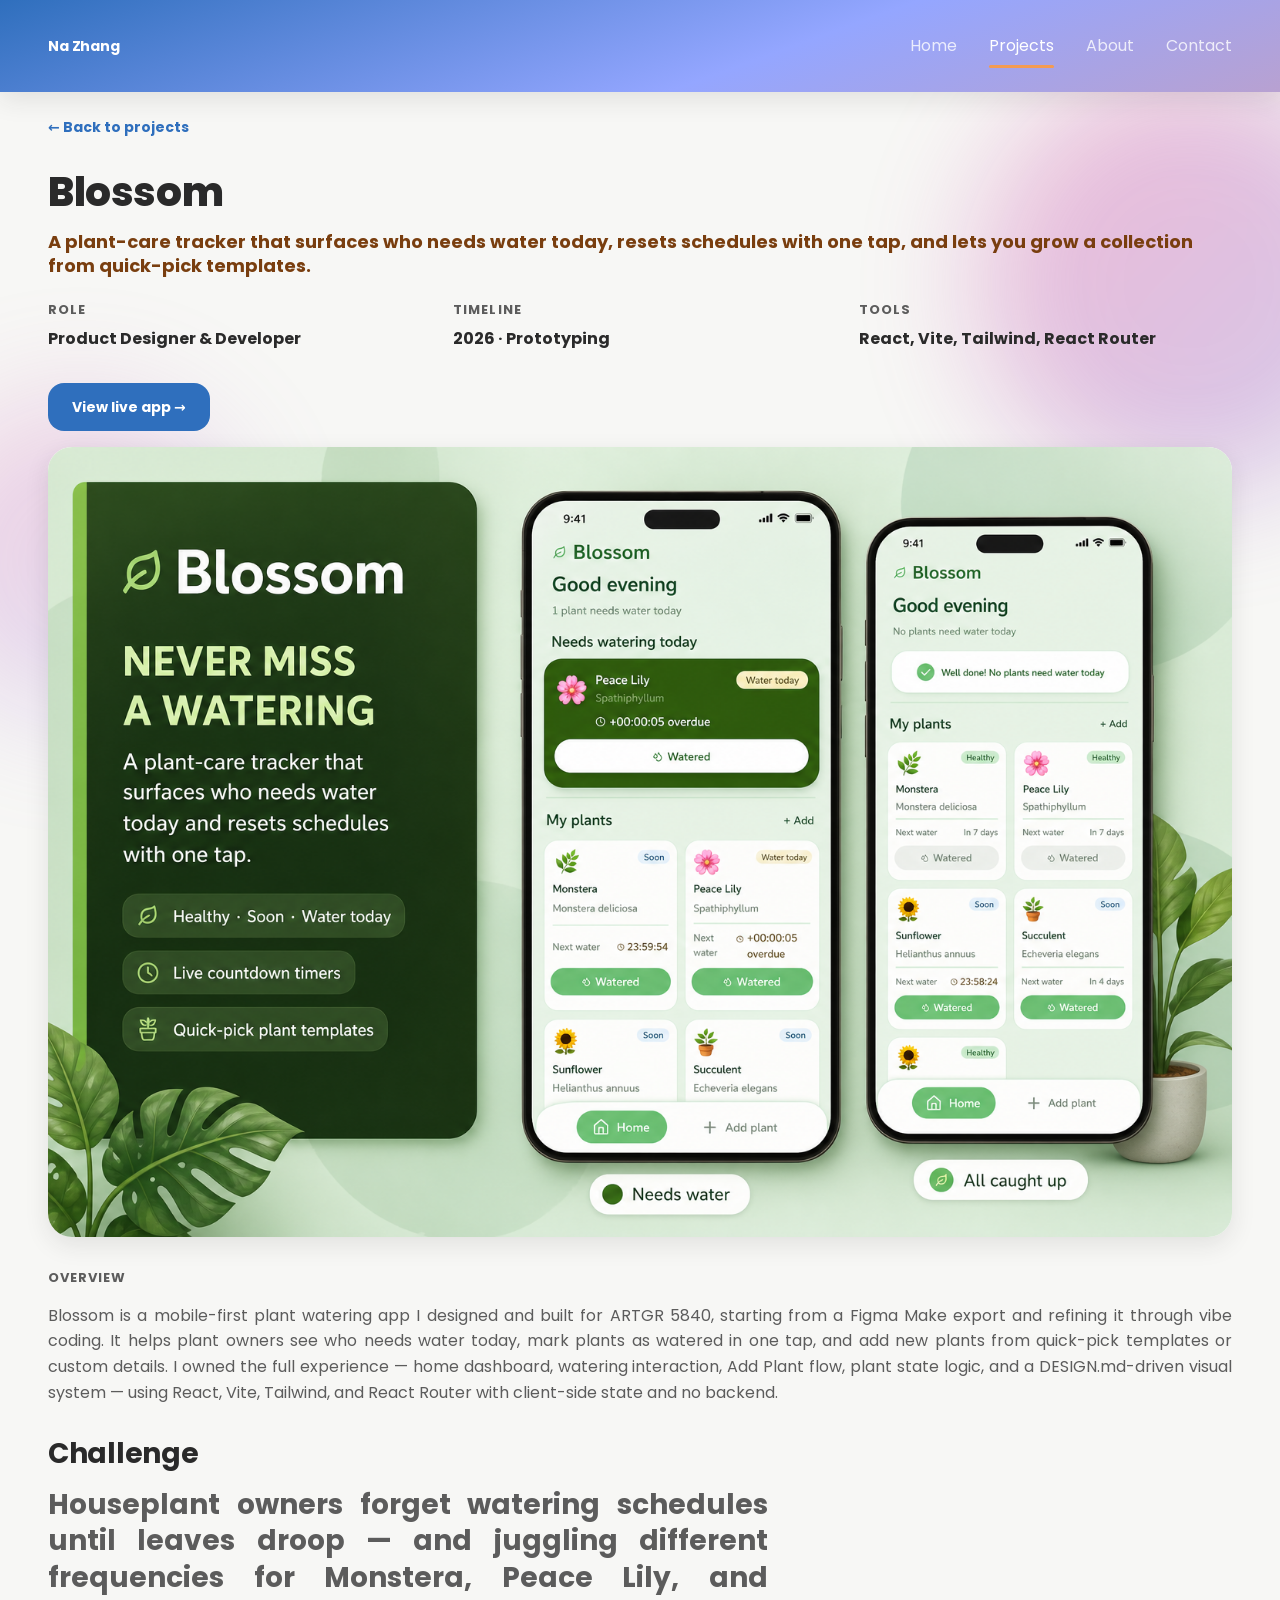
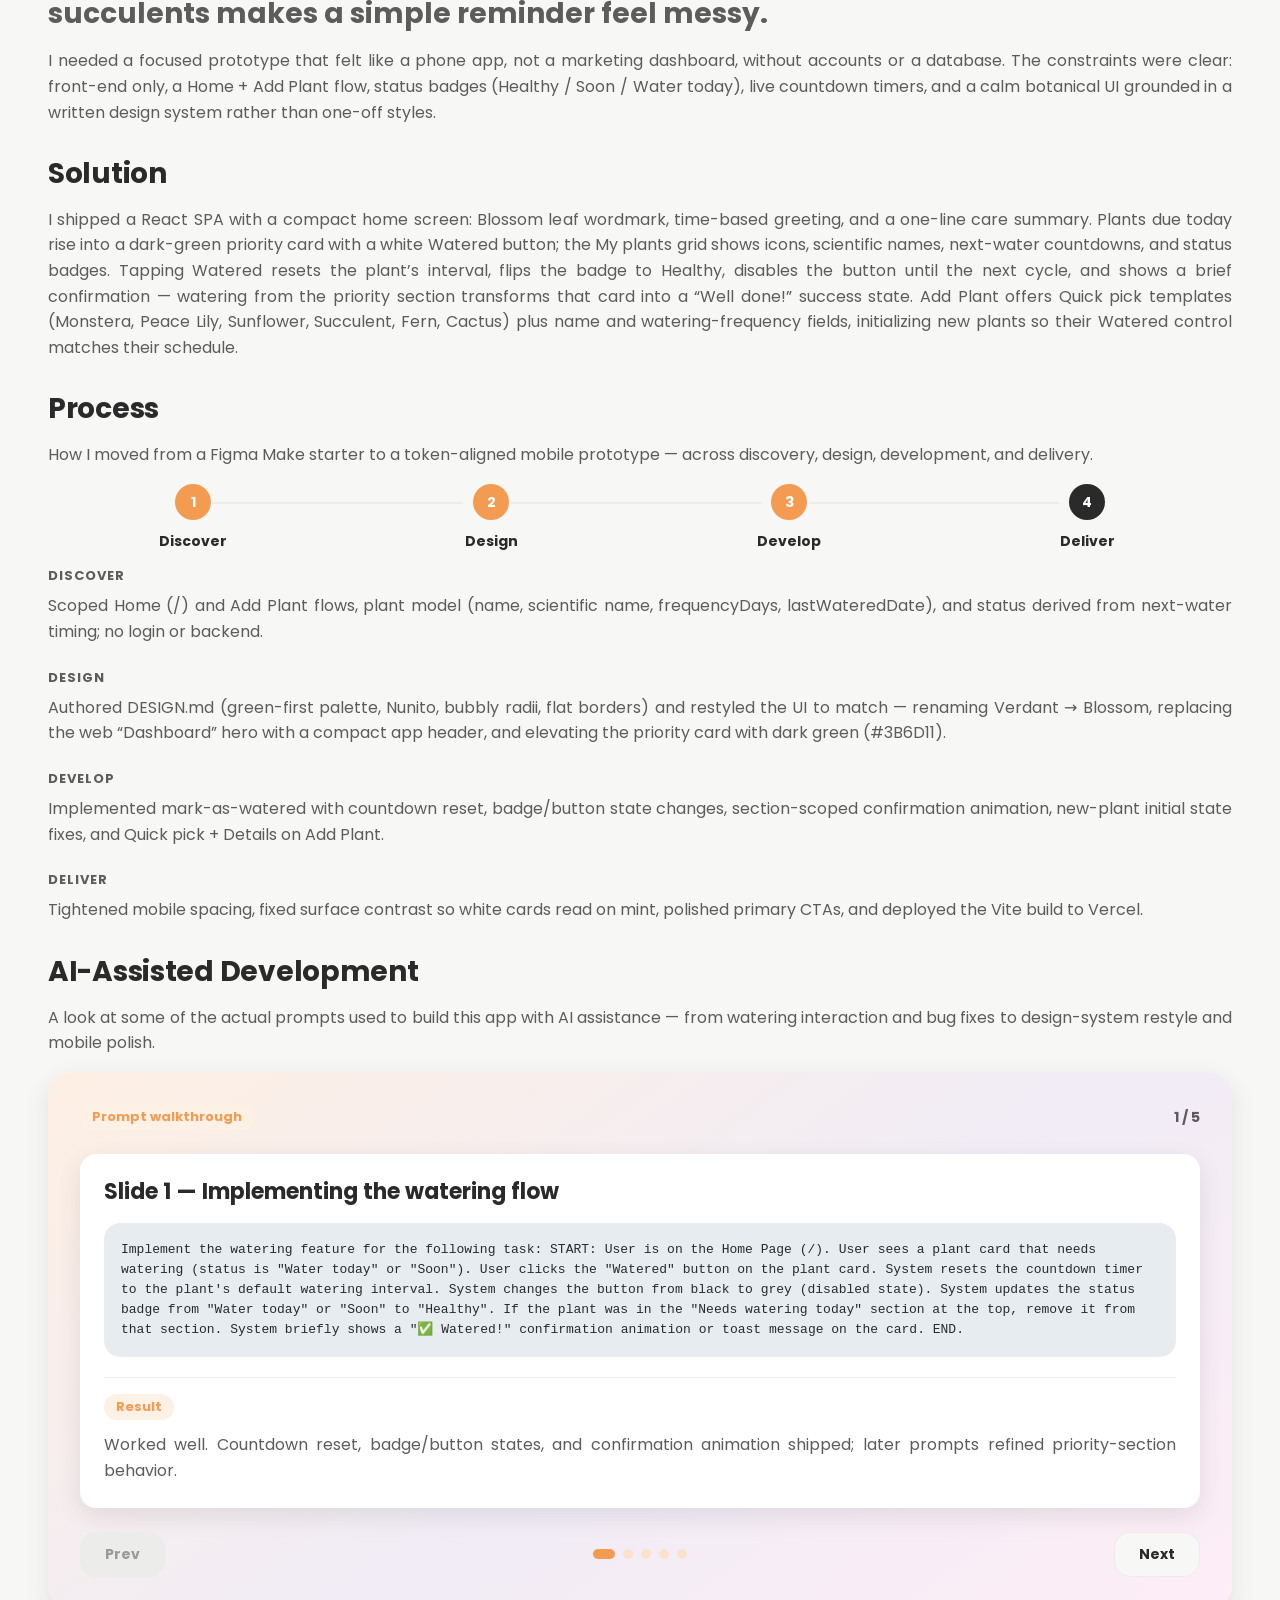
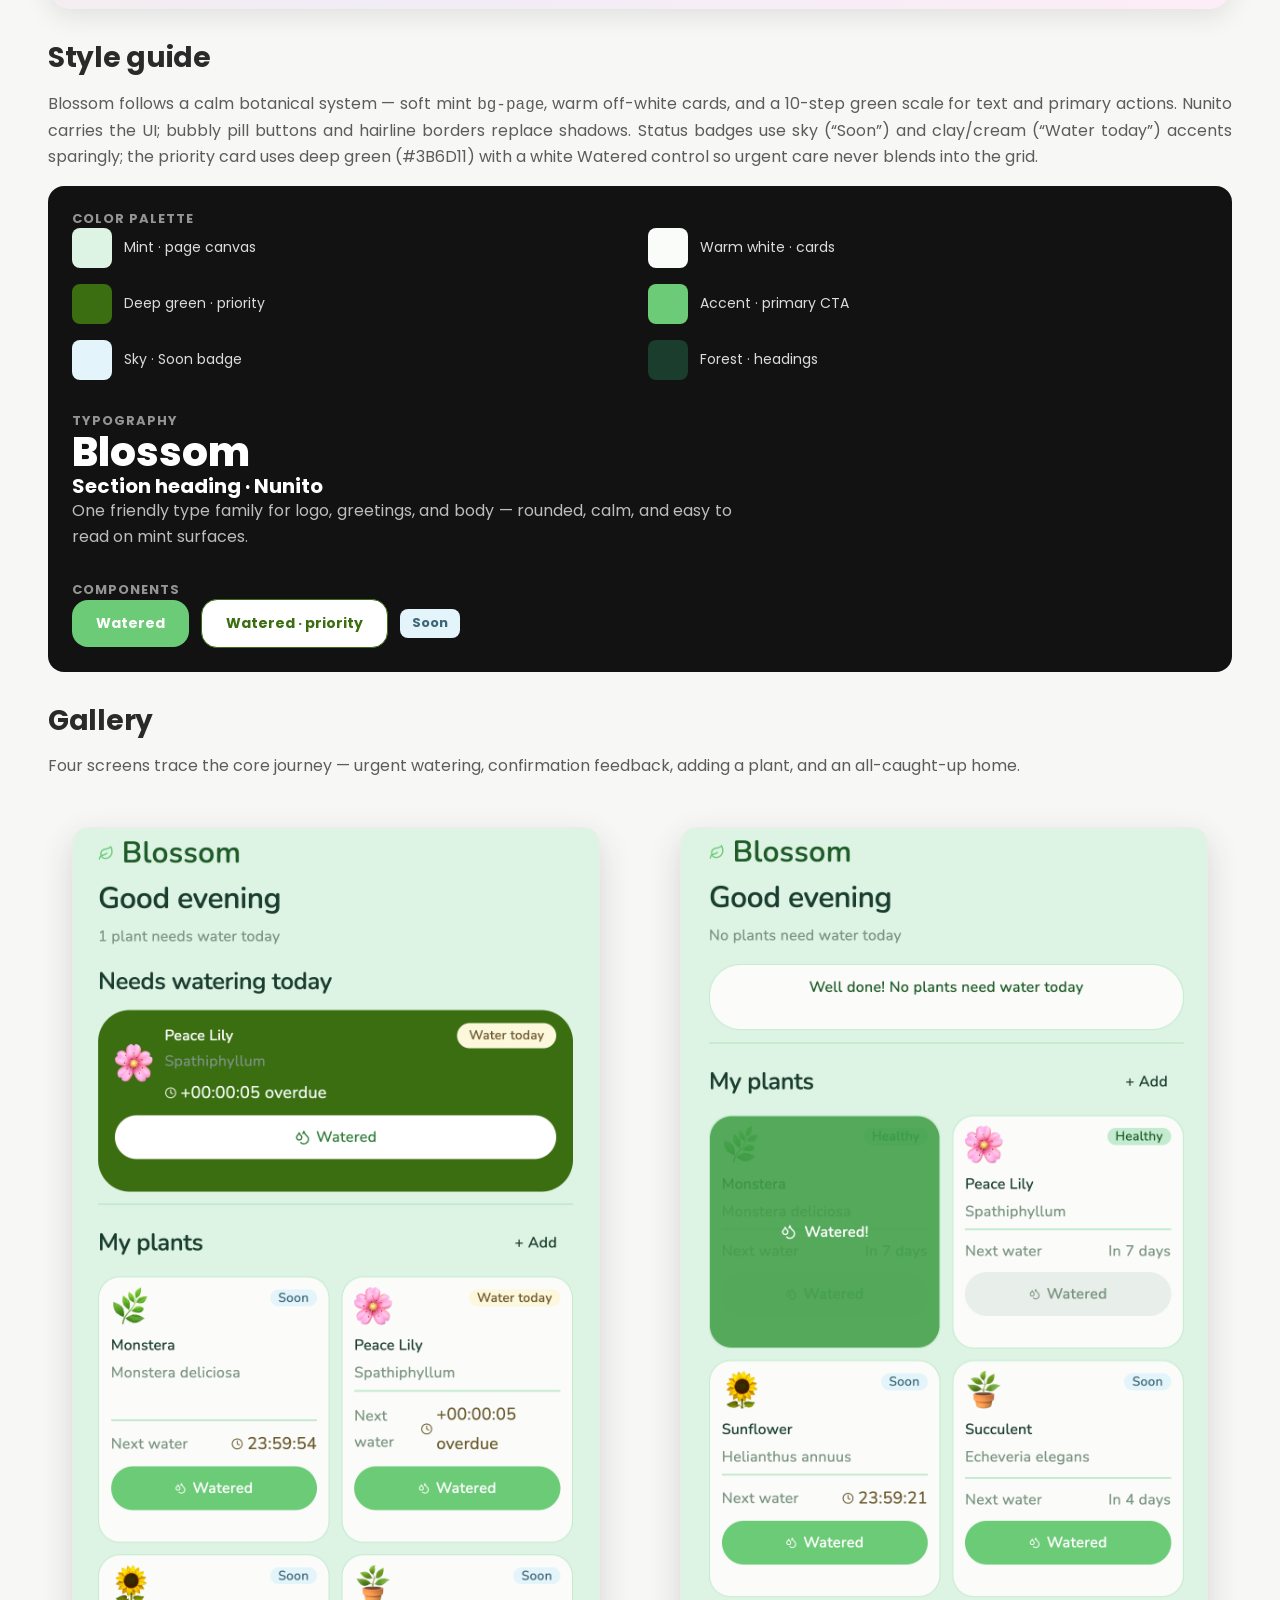
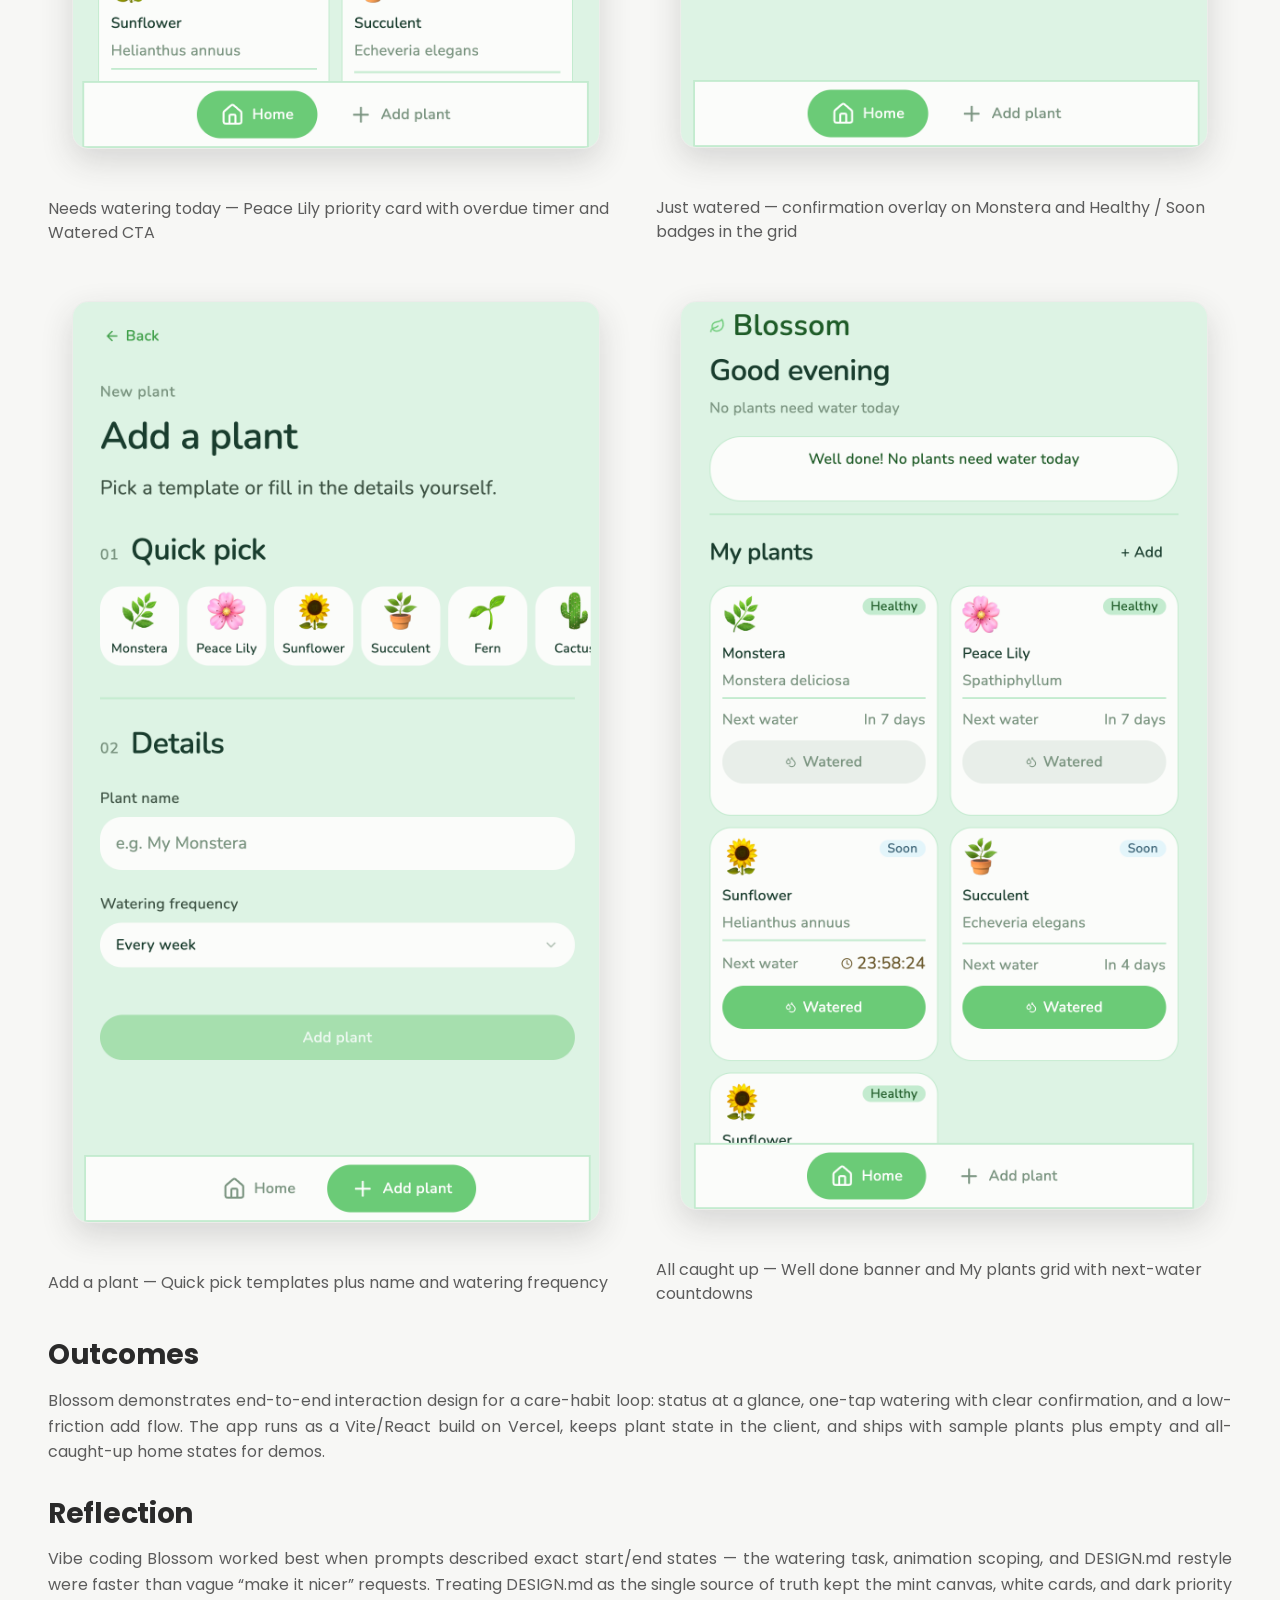
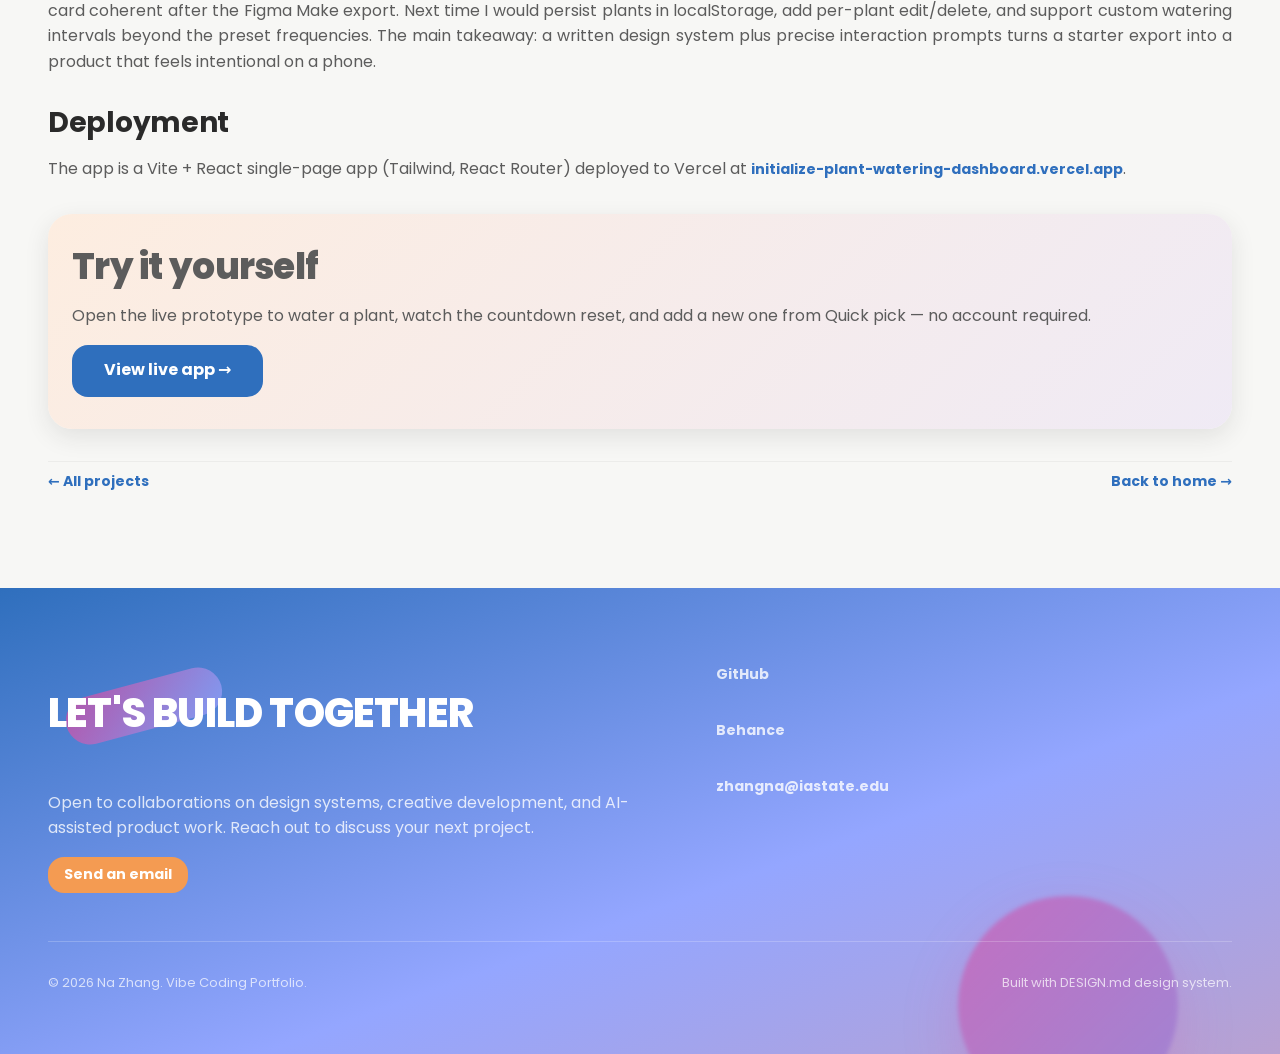
==== Blossom/index.html @ ae76df2d "Uploaded and replaced other projects" ====
<!DOCTYPE html>
<html lang="en">
<head>
  <meta charset="UTF-8">
  <meta name="viewport" content="width=device-width, initial-scale=1.0">
  <meta name="description" content="Blossom — case study from Na Zhang's vibe coding portfolio.">
  <title>Blossom — Na Zhang</title>
  <link rel="stylesheet" href="../tokens.css">
  <link rel="stylesheet" href="../styles.css">
</head>
<body class="project-page pulsefit-case">
  <div class="page-blobs" aria-hidden="true">
    <span class="page-blob page-blob--1"></span>
    <span class="page-blob page-blob--2"></span>
  </div>

  <header class="nav" role="banner">
    <div class="container nav__inner">
      <a href="../index.html" class="nav__brand" aria-label="Home">Na Zhang</a>

      <button
        class="nav__toggle"
        type="button"
        aria-label="Open menu"
        aria-expanded="false"
        aria-controls="nav-menu"
        id="nav-toggle"
      >
        <span class="nav__toggle-icon" aria-hidden="true"></span>
      </button>

      <nav aria-label="Main navigation">
        <ul class="nav__menu" id="nav-menu">
          <li><a href="../index.html" class="nav__link">Home</a></li>
          <li><a href="../index.html#projects" class="nav__link nav__link--active" aria-current="page">Projects</a></li>
          <li><a href="../index.html#about" class="nav__link">About</a></li>
          <li><a href="../index.html#contact" class="nav__link">Contact</a></li>
        </ul>
      </nav>
    </div>
    <div class="nav__overlay" id="nav-overlay" hidden></div>
  </header>

  <main id="main" class="main">
    <section class="project-content pulsefit-case__header" aria-labelledby="project-heading">
      <div class="container project-content__grid">
        <a href="../index.html#projects" class="pulsefit-case__back project-card__link">← Back to projects</a>

        <header class="pulsefit-case__intro">
          <h1 class="type-h1" id="project-heading">Blossom</h1>
          <p class="type-subhead">A plant-care tracker that surfaces who needs water today, resets schedules with one tap, and lets you grow a collection from quick-pick templates.</p>

          <div class="pulsefit-meta">
            <div class="pulsefit-meta__item">
              <p class="pulsefit-meta__label">Role</p>
              <p class="pulsefit-meta__value">Product Designer &amp; Developer</p>
            </div>
            <div class="pulsefit-meta__item">
              <p class="pulsefit-meta__label">Timeline</p>
              <p class="pulsefit-meta__value">2026 · Prototyping</p>
            </div>
            <div class="pulsefit-meta__item">
              <p class="pulsefit-meta__label">Tools</p>
              <p class="pulsefit-meta__value">React, Vite, Tailwind, React Router</p>
            </div>
          </div>

          <div class="pulsefit-case__actions">
            <a href="https://initialize-plant-watering-dashboard.vercel.app/" class="btn btn--primary btn--lg" target="_blank" rel="noopener noreferrer">View live app →</a>
          </div>
        </header>
      </div>
    </section>

    <section class="pulsefit-case__hero" aria-label="Blossom preview">
      <div class="container">
        <figure class="pulsefit-case__hero-figure">
          <img
            src="assets/mockup_hero_blossom.png"
            alt="Blossom home screen showing Well done banner and My plants grid with Monstera, Peace Lily, Sunflower, and Succulent"
            width="1200"
            height="675"
            loading="eager"
          >
        </figure>
      </div>
    </section>

    <section class="project-content" aria-label="Case study details">
      <div class="container project-content__grid">
        <article class="project-content__section">
          <p class="pulsefit-section__eyebrow">Overview</p>
          <p class="type-body pulsefit-case__lead">Blossom is a mobile-first plant watering app I designed and built for ARTGR 5840, starting from a Figma Make export and refining it through vibe coding. It helps plant owners see who needs water today, mark plants as watered in one tap, and add new plants from quick-pick templates or custom details. I owned the full experience — home dashboard, watering interaction, Add Plant flow, plant state logic, and a DESIGN.md-driven visual system — using React, Vite, Tailwind, and React Router with client-side state and no backend.</p>
        </article>

        <article class="project-content__section">
          <h2 class="type-h2">Challenge</h2>
          <p class="challenge-statement">Houseplant owners forget watering schedules until leaves droop — and juggling different frequencies for Monstera, Peace Lily, and succulents makes a simple reminder feel messy.</p>
          <p class="type-body">I needed a focused prototype that felt like a phone app, not a marketing dashboard, without accounts or a database. The constraints were clear: front-end only, a Home + Add Plant flow, status badges (Healthy / Soon / Water today), live countdown timers, and a calm botanical UI grounded in a written design system rather than one-off styles.</p>
        </article>

        <article class="project-content__section">
          <h2 class="type-h2">Solution</h2>
          <p class="type-body">I shipped a React SPA with a compact home screen: Blossom leaf wordmark, time-based greeting, and a one-line care summary. Plants due today rise into a dark-green priority card with a white Watered button; the My plants grid shows icons, scientific names, next-water countdowns, and status badges. Tapping Watered resets the plant’s interval, flips the badge to Healthy, disables the button until the next cycle, and shows a brief confirmation — watering from the priority section transforms that card into a “Well done!” success state. Add Plant offers Quick pick templates (Monstera, Peace Lily, Sunflower, Succulent, Fern, Cactus) plus name and watering-frequency fields, initializing new plants so their Watered control matches their schedule.</p>
        </article>

        <article class="project-content__section">
          <h2 class="type-h2">Process</h2>
          <p class="type-body">How I moved from a Figma Make starter to a token-aligned mobile prototype — across discovery, design, development, and delivery.</p>
          <ol class="pulsefit-stepper" aria-label="Design and development process">
            <li class="pulsefit-stepper__step">
              <span class="pulsefit-stepper__marker" aria-hidden="true">1</span>
              <span class="pulsefit-stepper__label">Discover</span>
            </li>
            <li class="pulsefit-stepper__step">
              <span class="pulsefit-stepper__marker" aria-hidden="true">2</span>
              <span class="pulsefit-stepper__label">Design</span>
            </li>
            <li class="pulsefit-stepper__step">
              <span class="pulsefit-stepper__marker" aria-hidden="true">3</span>
              <span class="pulsefit-stepper__label">Develop</span>
            </li>
            <li class="pulsefit-stepper__step pulsefit-stepper__step--active">
              <span class="pulsefit-stepper__marker" aria-hidden="true">4</span>
              <span class="pulsefit-stepper__label">Deliver</span>
            </li>
          </ol>
          <div class="pulsefit-process__details">
            <div class="pulsefit-process__detail">
              <p class="pulsefit-section__eyebrow">Discover</p>
              <p class="type-body">Scoped Home (/) and Add Plant flows, plant model (name, scientific name, frequencyDays, lastWateredDate), and status derived from next-water timing; no login or backend.</p>
            </div>
            <div class="pulsefit-process__detail">
              <p class="pulsefit-section__eyebrow">Design</p>
              <p class="type-body">Authored DESIGN.md (green-first palette, Nunito, bubbly radii, flat borders) and restyled the UI to match — renaming Verdant → Blossom, replacing the web “Dashboard” hero with a compact app header, and elevating the priority card with dark green (#3B6D11).</p>
            </div>
            <div class="pulsefit-process__detail">
              <p class="pulsefit-section__eyebrow">Develop</p>
              <p class="type-body">Implemented mark-as-watered with countdown reset, badge/button state changes, section-scoped confirmation animation, new-plant initial state fixes, and Quick pick + Details on Add Plant.</p>
            </div>
            <div class="pulsefit-process__detail">
              <p class="pulsefit-section__eyebrow">Deliver</p>
              <p class="type-body">Tightened mobile spacing, fixed surface contrast so white cards read on mint, polished primary CTAs, and deployed the Vite build to Vercel.</p>
            </div>
          </div>
        </article>

        <article class="project-content__section">
          <h2 class="type-h2">AI-Assisted Development</h2>
          <p class="type-body">A look at some of the actual prompts used to build this app with AI assistance — from watering interaction and bug fixes to design-system restyle and mobile polish.</p>

          <div class="prompt-walkthrough" data-prompt-walkthrough aria-roledescription="carousel" aria-label="Prompt walkthrough">
            <div class="prompt-walkthrough__header">
              <span class="badge badge--accent">Prompt walkthrough</span>
              <p class="prompt-walkthrough__counter" data-prompt-counter aria-live="polite">1 / 5</p>
            </div>

            <div class="prompt-walkthrough__viewport">
              <div class="prompt-walkthrough__track" data-prompt-track>
                <article class="prompt-walkthrough__slide" data-prompt-slide aria-hidden="false">
                  <h3 class="prompt-walkthrough__title">Slide 1 — Implementing the watering flow</h3>
                  <pre class="prompt-walkthrough__prompt"><code>Implement the watering feature for the following task: START: User is on the Home Page (/). User sees a plant card that needs watering (status is "Water today" or "Soon"). User clicks the "Watered" button on the plant card. System resets the countdown timer to the plant's default watering interval. System changes the button from black to grey (disabled state). System updates the status badge from "Water today" or "Soon" to "Healthy". If the plant was in the "Needs watering today" section at the top, remove it from that section. System briefly shows a "✅ Watered!" confirmation animation or toast message on the card. END.</code></pre>
                  <div class="prompt-walkthrough__result">
                    <span class="badge badge--accent">Result</span>
                    <p class="type-body prompt-walkthrough__result-text">Worked well. Countdown reset, badge/button states, and confirmation animation shipped; later prompts refined priority-section behavior.</p>
                  </div>
                </article>

                <article class="prompt-walkthrough__slide" data-prompt-slide aria-hidden="true" hidden>
                  <h3 class="prompt-walkthrough__title">Slide 2 — Scoping the Watered animation to the clicked card</h3>
                  <pre class="prompt-walkthrough__prompt"><code>There's a bug: when I click "Watered" on a plant card in the "My Plants" section, the card in the "Needs watering today" section at the top also turns green and shows the animation. They should be independent. The green "Watered!" animation should only appear on the exact card that was clicked, not on any other card. Please fix this.</code></pre>
                  <div class="prompt-walkthrough__result">
                    <span class="badge badge--accent">Result</span>
                    <p class="type-body prompt-walkthrough__result-text">Fixed by keying flash state to plant ID + section (priority vs grid) so only the clicked card animates.</p>
                  </div>
                </article>

                <article class="prompt-walkthrough__slide" data-prompt-slide aria-hidden="true" hidden>
                  <h3 class="prompt-walkthrough__title">Slide 3 — Priority card success state</h3>
                  <pre class="prompt-walkthrough__prompt"><code>When user clicks "Mark as watered" on the card in the "Needs watering today" section, don't remove the card. Instead, keep the card here but change it. For example, show a message like "Well done! 🌿 No plants need water today" with a green background, and hide the button.</code></pre>
                  <div class="prompt-walkthrough__result">
                    <span class="badge badge--accent">Result</span>
                    <p class="type-body prompt-walkthrough__result-text">Priority card transforms into a success banner; heading hides when nothing remains due.</p>
                  </div>
                </article>

                <article class="prompt-walkthrough__slide" data-prompt-slide aria-hidden="true" hidden>
                  <h3 class="prompt-walkthrough__title">Slide 4 — Restyling to DESIGN.md and renaming to Blossom</h3>
                  <pre class="prompt-walkthrough__prompt"><code>Use DESIGN.md as the single source of truth for all styling in this project. Restyle the entire UI to fully follow the design system defined in DESIGN.md. Do not invent new colors, typography styles, border radii, or component patterns. Then: The "Verdant" logo at the top is stuck in an ugly boxed header with a border around it. Just show the Verdant wordmark cleanly on the header. Then change Verdant to Blossom. Follow DESIGN.md for the styles.</code></pre>
                  <div class="prompt-walkthrough__result">
                    <span class="badge badge--accent">Result</span>
                    <p class="type-body prompt-walkthrough__result-text">Token-aligned restyle landed; wordmark sits on the page canvas as Blossom without a boxed header bar.</p>
                  </div>
                </article>

                <article class="prompt-walkthrough__slide" data-prompt-slide aria-hidden="true" hidden>
                  <h3 class="prompt-walkthrough__title">Slide 5 — Mobile home header and priority card contrast</h3>
                  <pre class="prompt-walkthrough__prompt"><code>The home screen has a "Dashboard" title. It looks like a web page, not a phone app. Remove the word "Dashboard" and the long subtitle. Instead put a small app header with the "Blossom" name and a leaf icon at the top, then a short greeting like "Good morning" with a one-line summary like "1 plant needs water today". Keep it compact. Follow DESIGN.md. The "Needs watering today" card should use a dark green background to stand out, with white text and a white "Watered" button with green text.</code></pre>
                  <div class="prompt-walkthrough__result">
                    <span class="badge badge--accent">Result</span>
                    <p class="type-body prompt-walkthrough__result-text">Compact greeting + summary replaced the web hero; dark priority card became the clear urgent call-to-action.</p>
                  </div>
                </article>
              </div>
            </div>

            <div class="prompt-walkthrough__controls">
              <button type="button" class="btn btn--secondary" data-prompt-prev disabled>Prev</button>
              <div class="prompt-walkthrough__dots" data-prompt-dots role="tablist" aria-label="Prompt slides">
                <button type="button" class="prompt-walkthrough__dot is-active" data-prompt-dot role="tab" aria-label="Go to slide 1" aria-selected="true"></button>
                <button type="button" class="prompt-walkthrough__dot" data-prompt-dot role="tab" aria-label="Go to slide 2" aria-selected="false"></button>
                <button type="button" class="prompt-walkthrough__dot" data-prompt-dot role="tab" aria-label="Go to slide 3" aria-selected="false"></button>
                <button type="button" class="prompt-walkthrough__dot" data-prompt-dot role="tab" aria-label="Go to slide 4" aria-selected="false"></button>
                <button type="button" class="prompt-walkthrough__dot" data-prompt-dot role="tab" aria-label="Go to slide 5" aria-selected="false"></button>
              </div>
              <button type="button" class="btn btn--secondary" data-prompt-next>Next</button>
            </div>
          </div>
        </article>

        <article class="project-content__section pulsefit-style-guide">
          <h2 class="type-h2">Style guide</h2>
          <p class="type-body">Blossom follows a calm botanical system — soft mint <code>bg-page</code>, warm off-white cards, and a 10-step green scale for text and primary actions. Nunito carries the UI; bubbly pill buttons and hairline borders replace shadows. Status badges use sky (“Soon”) and clay/cream (“Water today”) accents sparingly; the priority card uses deep green (#3B6D11) with a white Watered control so urgent care never blends into the grid.</p>

          <div class="pulsefit-style-guide__panel">
            <div class="pulsefit-style-guide__group">
              <p class="pulsefit-section__eyebrow">Color palette</p>
              <ul class="pulsefit-swatches">
                <li class="pulsefit-swatch">
                  <span class="pulsefit-swatch__chip" style="background: #DDF3E4;"></span>
                  <span class="pulsefit-swatch__label">Mint · page canvas</span>
                </li>
                <li class="pulsefit-swatch">
                  <span class="pulsefit-swatch__chip" style="background: #FAFCFA;"></span>
                  <span class="pulsefit-swatch__label">Warm white · cards</span>
                </li>
                <li class="pulsefit-swatch">
                  <span class="pulsefit-swatch__chip" style="background: #3B6D11;"></span>
                  <span class="pulsefit-swatch__label">Deep green · priority</span>
                </li>
                <li class="pulsefit-swatch">
                  <span class="pulsefit-swatch__chip" style="background: #6BCB77;"></span>
                  <span class="pulsefit-swatch__label">Accent · primary CTA</span>
                </li>
                <li class="pulsefit-swatch">
                  <span class="pulsefit-swatch__chip" style="background: #E3F4FA;"></span>
                  <span class="pulsefit-swatch__label">Sky · Soon badge</span>
                </li>
                <li class="pulsefit-swatch">
                  <span class="pulsefit-swatch__chip" style="background: #1A3D2E;"></span>
                  <span class="pulsefit-swatch__label">Forest · headings</span>
                </li>
              </ul>
            </div>

            <div class="pulsefit-style-guide__group">
              <p class="pulsefit-section__eyebrow">Typography</p>
              <p class="pulsefit-style-guide__display" style="color: #ffffff;">Blossom</p>
              <p class="pulsefit-style-guide__heading" style="color: #ffffff;">Section heading · Nunito</p>
              <p class="pulsefit-style-guide__body" style="color: rgba(255,255,255,0.72);">One friendly type family for logo, greetings, and body — rounded, calm, and easy to read on mint surfaces.</p>
            </div>

            <div class="pulsefit-style-guide__group">
              <p class="pulsefit-section__eyebrow">Components</p>
              <div class="pulsefit-style-guide__components">
                <span class="pulsefit-ui-btn" style="background: #6BCB77; color: #ffffff;">Watered</span>
                <span class="pulsefit-ui-btn" style="background: #ffffff; color: #3B6D11; border: 1px solid #3B6D11;">Watered · priority</span>
                <span class="pulsefit-ui-badge" style="background: #E3F4FA; color: #3D6578;">Soon</span>
              </div>
            </div>
          </div>
        </article>

        <article class="project-content__section">
          <h2 class="type-h2">Gallery</h2>
          <p class="type-body">Four screens trace the core journey — urgent watering, confirmation feedback, adding a plant, and an all-caught-up home.</p>
          <div class="pulsefit-gallery pulsefit-gallery--screenshots pulsefit-gallery--framed">
            <figure class="pulsefit-case__figure pulsefit-gallery__item">
              <button type="button" class="lightbox-trigger" aria-label="Enlarge Needs watering today screenshot">
                <img src="assets/screenshot1_blossom.png" alt="Blossom home with Peace Lily priority card overdue and My plants grid showing Monstera, Peace Lily, Sunflower, and Succulent" width="390" height="844" loading="lazy">
              </button>
              <figcaption class="type-caption">Needs watering today — Peace Lily priority card with overdue timer and Watered CTA</figcaption>
            </figure>
            <figure class="pulsefit-case__figure pulsefit-gallery__item">
              <button type="button" class="lightbox-trigger" aria-label="Enlarge just watered confirmation screenshot">
                <img src="assets/screenshot2_blossom.png" alt="Blossom My plants grid with Watered confirmation overlay on Monstera and Healthy or Soon badges on other plants" width="390" height="844" loading="lazy">
              </button>
              <figcaption class="type-caption">Just watered — confirmation overlay on Monstera and Healthy / Soon badges in the grid</figcaption>
            </figure>
            <figure class="pulsefit-case__figure pulsefit-gallery__item">
              <button type="button" class="lightbox-trigger" aria-label="Enlarge Add a plant screenshot">
                <img src="assets/screenshot3_blossom.png" alt="Blossom Add a plant screen with Quick pick templates and Details fields for plant name and watering frequency" width="390" height="844" loading="lazy">
              </button>
              <figcaption class="type-caption">Add a plant — Quick pick templates plus name and watering frequency</figcaption>
            </figure>
            <figure class="pulsefit-case__figure pulsefit-gallery__item">
              <button type="button" class="lightbox-trigger" aria-label="Enlarge all caught up home screenshot">
                <img src="assets/screenshot4_blossom.png" alt="Blossom home with Well done banner and plant cards showing next water countdowns" width="390" height="844" loading="lazy">
              </button>
              <figcaption class="type-caption">All caught up — Well done banner and My plants grid with next-water countdowns</figcaption>
            </figure>
          </div>
        </article>

        <article class="project-content__section">
          <h2 class="type-h2">Outcomes</h2>
          <p class="type-body">Blossom demonstrates end-to-end interaction design for a care-habit loop: status at a glance, one-tap watering with clear confirmation, and a low-friction add flow. The app runs as a Vite/React build on Vercel, keeps plant state in the client, and ships with sample plants plus empty and all-caught-up home states for demos.</p>
        </article>

        <article class="project-content__section">
          <h2 class="type-h2">Reflection</h2>
          <p class="type-body">Vibe coding Blossom worked best when prompts described exact start/end states — the watering task, animation scoping, and DESIGN.md restyle were faster than vague “make it nicer” requests. Treating DESIGN.md as the single source of truth kept the mint canvas, white cards, and dark priority card coherent after the Figma Make export. Next time I would persist plants in localStorage, add per-plant edit/delete, and support custom watering intervals beyond the preset frequencies. The main takeaway: a written design system plus precise interaction prompts turns a starter export into a product that feels intentional on a phone.</p>
        </article>

        <article class="project-content__section pulsefit-case__deploy pulsefit-case__cta">
          <h2 class="type-h2">Deployment</h2>
          <p class="type-body">The app is a Vite + React single-page app (Tailwind, React Router) deployed to Vercel at <a href="https://initialize-plant-watering-dashboard.vercel.app/" class="project-card__link" target="_blank" rel="noopener noreferrer">initialize-plant-watering-dashboard.vercel.app</a>.</p>
          <div class="pulsefit-case__cta-panel">
            <p class="pulsefit-case__cta-title">Try it yourself</p>
            <p class="type-body">Open the live prototype to water a plant, watch the countdown reset, and add a new one from Quick pick — no account required.</p>
            <div class="pulsefit-case__deploy-actions">
              <a href="https://initialize-plant-watering-dashboard.vercel.app/" class="btn btn--primary btn--lg pulsefit-case__cta-btn" target="_blank" rel="noopener noreferrer">View live app →</a>
            </div>
          </div>
        </article>

        <nav class="pulsefit-project-nav" aria-label="Project navigation">
          <a href="../index.html#projects" class="project-card__link">← All projects</a>
          <a href="../index.html" class="project-card__link">Back to home →</a>
        </nav>
      </div>
    </section>
  </main>

  <footer class="footer" id="contact" role="contentinfo">
    <div class="footer__blobs" aria-hidden="true">
      <span class="footer__blob footer__blob--1"></span>
      <span class="footer__blob footer__blob--2"></span>
    </div>
    <div class="container footer__inner">
      <div class="footer__brand" id="about">
        <p class="type-display">Let's build together</p>
        <p class="type-body">
          Open to collaborations on design systems, creative development, and AI-assisted product work.
          Reach out to discuss your next project.
        </p>
        <a href="mailto:zhangna@iastate.edu" class="btn btn--primary">Send an email</a>
      </div>

      <div class="footer__links">
        <a href="https://github.com/zhangna0826" class="footer__link" target="_blank" rel="noopener noreferrer">GitHub</a>
        <a href="#" class="footer__link">Behance</a>
        <a href="mailto:zhangna@iastate.edu" class="footer__link">zhangna@iastate.edu</a>
      </div>

      <div class="footer__bottom">
        <p class="type-caption">© 2026 Na Zhang. Vibe Coding Portfolio.</p>
        <p class="type-caption">Built with DESIGN.md design system.</p>
      </div>
    </div>
  </footer>

  <div class="lightbox" id="lightbox" aria-hidden="true">
    <div class="lightbox__backdrop" data-lightbox-close tabindex="-1"></div>
    <div class="lightbox__dialog" role="dialog" aria-modal="true" aria-label="Screenshot preview">
      <button type="button" class="lightbox__close" data-lightbox-close aria-label="Close screenshot">×</button>
      <img class="lightbox__image" id="lightbox-image" src="" alt="">
    </div>
  </div>

  <script>
    const toggle = document.getElementById("nav-toggle");
    const menu = document.getElementById("nav-menu");
    const overlay = document.getElementById("nav-overlay");
    const lightbox = document.getElementById("lightbox");
    const lightboxImage = document.getElementById("lightbox-image");

    function closeMenu() {
      menu.classList.remove("is-open");
      overlay.classList.remove("is-open");
      overlay.hidden = true;
      toggle.setAttribute("aria-expanded", "false");
      toggle.setAttribute("aria-label", "Open menu");
    }

    function openMenu() {
      menu.classList.add("is-open");
      overlay.classList.add("is-open");
      overlay.hidden = false;
      toggle.setAttribute("aria-expanded", "true");
      toggle.setAttribute("aria-label", "Close menu");
    }

    function isLightboxOpen() {
      return lightbox.classList.contains("is-open");
    }

    function openLightbox(img) {
      lightboxImage.src = img.getAttribute("src");
      lightboxImage.alt = img.alt || "";
      lightbox.classList.add("is-open");
      lightbox.setAttribute("aria-hidden", "false");
      document.body.style.overflow = "hidden";
      lightbox.querySelector(".lightbox__close").focus();
    }

    function closeLightbox() {
      if (!isLightboxOpen()) return;
      lightbox.classList.remove("is-open");
      lightbox.setAttribute("aria-hidden", "true");
      lightboxImage.removeAttribute("src");
      lightboxImage.alt = "";
      document.body.style.overflow = "";
    }

    toggle.addEventListener("click", () => {
      const isOpen = menu.classList.contains("is-open");
      isOpen ? closeMenu() : openMenu();
    });

    overlay.addEventListener("click", closeMenu);

    menu.querySelectorAll(".nav__link").forEach((link) => {
      link.addEventListener("click", closeMenu);
    });

    document.querySelectorAll(".lightbox-trigger").forEach((trigger) => {
      trigger.addEventListener("click", (event) => {
        event.preventDefault();
        const img = trigger.querySelector("img");
        if (img) openLightbox(img);
      });
    });

    lightbox.querySelectorAll("[data-lightbox-close]").forEach((el) => {
      el.addEventListener("click", closeLightbox);
    });

    document.addEventListener("keydown", (event) => {
      if (event.key === "Escape") {
        if (isLightboxOpen()) {
          closeLightbox();
          return;
        }
        closeMenu();
      }
    });

    (function initPromptWalkthrough() {
      const root = document.querySelector("[data-prompt-walkthrough]");
      if (!root) return;

      const slides = Array.from(root.querySelectorAll("[data-prompt-slide]"));
      const dots = Array.from(root.querySelectorAll("[data-prompt-dot]"));
      const counter = root.querySelector("[data-prompt-counter]");
      const prevBtn = root.querySelector("[data-prompt-prev]");
      const nextBtn = root.querySelector("[data-prompt-next]");
      let index = 0;

      function showSlide(nextIndex) {
        index = Math.max(0, Math.min(slides.length - 1, nextIndex));

        slides.forEach((slide, i) => {
          const active = i === index;
          slide.hidden = !active;
          slide.setAttribute("aria-hidden", active ? "false" : "true");
        });

        dots.forEach((dot, i) => {
          const active = i === index;
          dot.classList.toggle("is-active", active);
          dot.setAttribute("aria-selected", active ? "true" : "false");
        });

        if (counter) counter.textContent = `${index + 1} / ${slides.length}`;
        if (prevBtn) prevBtn.disabled = index === 0;
        if (nextBtn) nextBtn.disabled = index === slides.length - 1;
      }

      prevBtn?.addEventListener("click", () => showSlide(index - 1));
      nextBtn?.addEventListener("click", () => showSlide(index + 1));
      dots.forEach((dot, i) => {
        dot.addEventListener("click", () => showSlide(i));
      });

      showSlide(0);
    })();
  </script>
</body>
</html>
---- tokens.css ----
:root {
  /* Color — base */
  --color-bg-warm: #F49B52;
  --color-bg-warm-strong: #E08A45;
  --color-bg-cool: #2F6FBD;
  --color-bg-cool-strong: #285F9E;
  --color-bg-surface: #F7F7F5;
  --color-bg-surface-raised: #FFFFFF;
  --color-text-primary: #2A2A2A;
  --color-text-secondary: #5C5C5C;
  --color-text-on-color: #FFFFFF;
  --color-border-subtle: #ECECEA;
  --color-border-strong: #2A2A2A;

  /* Color — status */
  --color-status-error: #D64545;
  --color-status-success: #3E9C6B;
  --color-status-warning: #E0A020;
  --color-status-info: #2F6FBD;

  /* Color — interaction */
  --color-action-primary: #2F6FBD;
  --color-action-primary-hover: #3E7BC4;
  --color-action-primary-pressed: #285F9E;
  --color-action-accent: #F49B52;
  --color-action-accent-hover: #F5A25D;
  --color-action-accent-pressed: #E08A45;
  --color-focus-ring: #2F6FBD;
  --color-overlay-scrim: rgba(42, 42, 42, 0.4);
  --color-state-disabled-bg: #ECECEA;
  --color-state-disabled-text: #9A9A98;

  /* Color — imagery accents (decorative shapes & previews only) */
  --color-accent-magenta: #E0459B;
  --color-accent-magenta-light: #F06BB5;
  --color-accent-violet: #8C6FD6;
  --color-accent-violet-light: #B8A1D1;
  --gradient-accent-pink-blue: linear-gradient(135deg, var(--color-accent-magenta) 0%, #94A6FF 100%);
  --gradient-accent-pink-violet: linear-gradient(135deg, var(--color-accent-magenta) 0%, var(--color-accent-violet) 100%);
  --gradient-warm-peach: linear-gradient(160deg, #FFD4A8 0%, var(--color-bg-warm) 50%, #FFB88A 100%);
  --gradient-cool-sky: linear-gradient(160deg, var(--color-bg-cool) 0%, #94A6FF 60%, var(--color-accent-violet-light) 100%);

  /* Typography */
  --font-family-base: "Poppins", "Montserrat", system-ui, sans-serif;
  --font-weight-regular: 400;
  --font-weight-medium: 500;
  --font-weight-bold: 700;
  --font-weight-black: 800;

  /* Spacing */
  --space-1: 4px;
  --space-2: 8px;
  --space-3: 12px;
  --space-4: 16px;
  --space-5: 24px;
  --space-6: 32px;
  --space-7: 48px;
  --space-8: 64px;
  --space-9: 96px;

  /* Radius */
  --radius-sm: 8px;
  --radius-md: 16px;
  --radius-lg: 24px;
  --radius-full: 9999px;

  /* Shadows */
  --shadow-card: 0 8px 24px rgba(42, 42, 42, 0.1);
  --shadow-raised: 0 12px 40px rgba(42, 42, 42, 0.14);

  /* Motion */
  --motion-fast: 120ms;
  --motion-base: 200ms;
  --motion-slow: 320ms;
  --easing-standard: cubic-bezier(0.2, 0, 0, 1);
  --easing-emphasis: cubic-bezier(0.3, 0, 0, 1);
  --transition-default: opacity var(--motion-base) var(--easing-standard),
    transform var(--motion-base) var(--easing-standard),
    background-color var(--motion-base) var(--easing-standard),
    box-shadow var(--motion-base) var(--easing-standard),
    color var(--motion-base) var(--easing-standard);

  /* Layout */
  --layout-max-width: 1200px;
  --layout-gutter: var(--space-6);
  --layout-margin-desktop: var(--space-7);
  --layout-margin-mobile: var(--space-5);

  /* Z-index */
  --z-base: 0;
  --z-raised: 10;
  --z-sticky: 100;
  --z-dropdown: 200;
  --z-overlay: 900;
  --z-modal: 1000;
}
---- styles.css ----
@import url("https://fonts.googleapis.com/css2?family=Poppins:wght@400;500;700;800&display=swap");

*,
*::before,
*::after {
  box-sizing: border-box;
}

html {
  scroll-behavior: smooth;
}

body {
  margin: 0;
  font-family: var(--font-family-base);
  font-size: 16px;
  line-height: 1.6;
  font-weight: var(--font-weight-regular);
  color: var(--color-text-primary);
  background: var(--color-bg-surface);
  position: relative;
  overflow-x: hidden;
}

img {
  display: block;
  max-width: 100%;
}

a {
  color: inherit;
  text-decoration: none;
}

button {
  font: inherit;
  cursor: pointer;
  border: none;
  background: none;
}

:focus-visible {
  outline: 2px solid var(--color-focus-ring);
  outline-offset: 2px;
}

@media (prefers-reduced-motion: reduce) {
  html {
    scroll-behavior: auto;
  }

  *,
  *::before,
  *::after {
    animation-duration: 0.01ms !important;
    animation-iteration-count: 1 !important;
    transition-duration: 0.01ms !important;
  }
}

.main {
  position: relative;
  z-index: 1;
}

/* Typography */
.type-display {
  font-size: clamp(36px, 5vw, 56px);
  line-height: 1.05;
  font-weight: var(--font-weight-black);
  letter-spacing: -0.02em;
  text-transform: uppercase;
}

.type-h1 {
  font-size: clamp(30px, 4vw, 40px);
  line-height: 1.1;
  font-weight: var(--font-weight-black);
  letter-spacing: -0.01em;
}

.type-h2 {
  font-size: clamp(24px, 3vw, 28px);
  line-height: 1.2;
  font-weight: var(--font-weight-bold);
  letter-spacing: -0.01em;
}

.type-subhead {
  font-size: clamp(17px, 2vw, 18px);
  line-height: 1.3;
  font-weight: var(--font-weight-bold);
  color: var(--color-action-accent);
}

.type-body {
  font-size: 16px;
  line-height: 1.6;
  font-weight: var(--font-weight-regular);
  max-width: 66ch;
}

.type-label {
  font-size: 14px;
  line-height: 1.4;
  font-weight: var(--font-weight-bold);
}

.type-caption {
  font-size: 13px;
  line-height: 1.4;
  font-weight: var(--font-weight-regular);
  color: var(--color-text-secondary);
}

/* Decorative page blobs */
.page-blobs {
  position: fixed;
  inset: 0;
  pointer-events: none;
  z-index: var(--z-base);
  overflow: hidden;
}

.page-blob {
  position: absolute;
  border-radius: var(--radius-full);
  filter: blur(60px);
  opacity: 0.35;
}

.page-blob--1 {
  width: 420px;
  height: 420px;
  top: 8%;
  right: -120px;
  background: var(--gradient-accent-pink-violet);
}

.page-blob--2 {
  width: 320px;
  height: 320px;
  bottom: 20%;
  left: -80px;
  background: var(--gradient-accent-pink-blue);
  opacity: 0.25;
}

/* Layout */
.container {
  width: min(var(--layout-max-width), 100% - (var(--layout-margin-desktop) * 2));
  margin-inline: auto;
}

/* Buttons */
.btn {
  display: inline-flex;
  align-items: center;
  justify-content: center;
  gap: var(--space-2);
  min-height: 40px;
  padding: var(--space-3) var(--space-5);
  border-radius: var(--radius-md);
  font-size: 14px;
  line-height: 1.4;
  font-weight: var(--font-weight-bold);
  transition: var(--transition-default);
}

.btn--primary {
  background: var(--color-action-primary);
  color: var(--color-text-on-color);
}

.btn--primary:hover {
  background: var(--color-action-primary-hover);
  box-shadow: var(--shadow-card);
}

.btn--primary:active {
  background: var(--color-action-primary-pressed);
  box-shadow: none;
}

.btn--secondary {
  background: var(--color-bg-surface);
  color: var(--color-text-primary);
  border: 1px solid var(--color-border-subtle);
}

.btn--secondary:hover {
  color: var(--color-text-primary);
  box-shadow: var(--shadow-card);
}

.btn--ghost {
  background: transparent;
  color: var(--color-action-primary);
}

.btn--ghost:hover {
  color: var(--color-action-primary-hover);
}

.btn--lg {
  min-height: 48px;
}

/* Badges */
.badge {
  display: inline-flex;
  align-items: center;
  justify-content: center;
  padding: var(--space-1) var(--space-3);
  border-radius: var(--radius-sm);
  font-size: 13px;
  line-height: 1.4;
  font-weight: var(--font-weight-bold);
  background: var(--color-border-subtle);
  color: var(--color-text-primary);
}

.badge--accent {
  background: color-mix(in srgb, var(--color-action-accent) 15%, white);
  color: var(--color-action-accent);
}

.badge--pink {
  background: color-mix(in srgb, var(--color-accent-magenta) 18%, white);
  color: var(--color-accent-magenta);
}

/* Navigation */
.nav {
  position: sticky;
  top: 0;
  z-index: var(--z-sticky);
  background: var(--gradient-cool-sky);
  box-shadow: var(--shadow-card);
}

.nav__inner {
  display: flex;
  align-items: center;
  justify-content: space-between;
  gap: var(--space-5);
  padding-block: var(--space-5);
}

.nav__brand {
  font-size: 14px;
  font-weight: var(--font-weight-bold);
  color: var(--color-text-on-color);
  letter-spacing: -0.01em;
}

.nav__toggle {
  display: none;
  align-items: center;
  justify-content: center;
  width: 44px;
  height: 44px;
  border-radius: var(--radius-full);
  color: var(--color-text-on-color);
  transition: var(--transition-default);
}

.nav__toggle:hover {
  background: rgba(255, 255, 255, 0.12);
}

.nav__toggle-icon {
  width: 20px;
  height: 2px;
  background: currentColor;
  position: relative;
  display: block;
}

.nav__toggle-icon::before,
.nav__toggle-icon::after {
  content: "";
  position: absolute;
  left: 0;
  width: 100%;
  height: 2px;
  background: currentColor;
  transition: var(--transition-default);
}

.nav__toggle-icon::before {
  top: -6px;
}

.nav__toggle-icon::after {
  top: 6px;
}

.nav__menu {
  display: flex;
  align-items: center;
  gap: var(--space-6);
  list-style: none;
  margin: 0;
  padding: 0;
}

.nav__link {
  position: relative;
  display: inline-flex;
  align-items: center;
  min-height: 44px;
  padding-block: var(--space-2);
  color: rgba(255, 255, 255, 0.8);
  transition: var(--transition-default);
}

.nav__link:hover {
  color: var(--color-text-on-color);
}

.nav__link--active {
  color: var(--color-text-on-color);
}

.nav__link--active::after {
  content: "";
  position: absolute;
  left: 0;
  right: 0;
  bottom: 0;
  height: 3px;
  border-radius: var(--radius-full);
  background: var(--color-action-accent);
}

.nav__overlay {
  display: none;
}

/* Hero */
.hero {
  position: relative;
  z-index: 1;
  padding-block: var(--space-5) var(--space-4);
}

.hero__split {
  display: grid;
  grid-template-columns: 40% 60%;
  gap: var(--space-5);
  align-items: stretch;
}

.hero__field {
  position: relative;
  overflow: hidden;
  border-radius: var(--radius-lg);
  background: var(--gradient-warm-peach);
  padding: var(--space-6) var(--space-5);
  display: flex;
  flex-direction: column;
  justify-content: center;
  align-items: center;
  min-height: 280px;
}

.hero__field::before {
  content: "";
  position: absolute;
  inset: 0;
  background:
    radial-gradient(circle at 15% 25%, rgba(255, 255, 255, 0.3) 0%, transparent 40%),
    radial-gradient(circle at 85% 75%, rgba(224, 69, 155, 0.25) 0%, transparent 45%),
    radial-gradient(circle at 70% 20%, rgba(148, 166, 255, 0.2) 0%, transparent 40%);
  pointer-events: none;
}

.hero__shapes {
  position: absolute;
  inset: 0;
  pointer-events: none;
}

.hero__shape {
  position: absolute;
  border-radius: var(--radius-full);
  filter: blur(0.5px);
}

.hero__shape--1 {
  width: 140px;
  height: 48px;
  top: -4%;
  right: -8%;
  border-radius: var(--radius-full);
  background: var(--gradient-accent-pink-blue);
  opacity: 0.9;
  transform: rotate(25deg);
  box-shadow: 0 8px 24px rgba(224, 69, 155, 0.25);
}

.hero__shape--2 {
  width: 90px;
  height: 90px;
  bottom: -12%;
  right: 6%;
  background: linear-gradient(135deg, #FFD93D, var(--color-action-accent));
  opacity: 0.95;
  box-shadow: 0 6px 20px rgba(245, 155, 82, 0.3);
}

.hero__shape--3 {
  width: 180px;
  height: 52px;
  bottom: 8%;
  right: -18%;
  border-radius: var(--radius-full);
  background: var(--gradient-accent-pink-violet);
  transform: rotate(-22deg);
  opacity: 0.85;
}

.hero__shape--4 {
  width: 64px;
  height: 64px;
  top: -6%;
  left: -8%;
  background: linear-gradient(135deg, #94A6FF, var(--color-accent-violet-light));
  opacity: 0.8;
}

.hero__shape--5 {
  width: 110px;
  height: 36px;
  bottom: -4%;
  left: -10%;
  border-radius: var(--radius-full);
  background: linear-gradient(90deg, var(--color-accent-magenta-light), #94A6FF);
  transform: rotate(12deg);
  opacity: 0.75;
}

.hero__display {
  position: relative;
  z-index: 1;
  margin: 0;
  font-family: "Caveat", cursive;
  font-size: clamp(64px, 12vw, 96px);
  line-height: 1.05;
  font-weight: 700;
  letter-spacing: -0.01em;
  color: var(--color-text-on-color);
  text-align: left;
  text-shadow: 0 2px 16px rgba(42, 42, 42, 0.25);
}

.hero__panel {
  position: relative;
  background: var(--color-bg-surface);
  border-radius: var(--radius-lg);
  box-shadow: var(--shadow-card);
  padding: var(--space-6) var(--space-5);
  display: flex;
  flex-direction: column;
  justify-content: center;
  gap: var(--space-4);
  overflow: hidden;
}

.hero__panel::after {
  content: "";
  position: absolute;
  width: 140px;
  height: 140px;
  bottom: -40px;
  right: -30px;
  border-radius: var(--radius-full);
  background: var(--gradient-accent-pink-violet);
  opacity: 0.12;
  pointer-events: none;
}

.hero__subhead {
  margin: 0;
}

.hero__body {
  margin: 0;
  color: var(--color-text-secondary);
}

.hero__actions {
  display: flex;
  flex-wrap: wrap;
  gap: var(--space-3);
}

/* Projects */
.projects {
  position: relative;
  z-index: 1;
  padding-block: var(--space-4) var(--space-7);
}

.projects__blobs {
  position: absolute;
  inset: 0;
  pointer-events: none;
  overflow: hidden;
}

.projects__blob {
  position: absolute;
  border-radius: var(--radius-full);
  filter: blur(50px);
}

.projects__blob--1 {
  width: 280px;
  height: 280px;
  top: 5%;
  left: -60px;
  background: var(--gradient-accent-pink-blue);
  opacity: 0.2;
}

.projects__blob--2 {
  width: 200px;
  height: 200px;
  bottom: 10%;
  right: 5%;
  background: var(--gradient-accent-pink-violet);
  opacity: 0.18;
}

.projects__header {
  display: flex;
  flex-direction: column;
  gap: var(--space-2);
  margin-bottom: var(--space-5);
}

.projects__header .type-h1,
.projects__header .type-body {
  margin: 0;
}

.projects__grid {
  display: grid;
  grid-template-columns: repeat(2, 1fr);
  gap: var(--space-6);
}

.project-card {
  position: relative;
  display: flex;
  flex-direction: column;
  background: var(--color-bg-surface);
  border-radius: var(--radius-lg);
  box-shadow: var(--shadow-card);
  overflow: hidden;
  transition: var(--transition-default);
}

.project-card--linked {
  cursor: pointer;
}

.project-card__cover-link {
  position: absolute;
  inset: 0;
  z-index: 1;
  border-radius: inherit;
}

.project-card__cover-link:focus-visible {
  outline: 2px solid var(--color-focus-ring);
  outline-offset: 2px;
}

.project-card:hover {
  box-shadow: var(--shadow-raised);
  transform: translateY(-2px);
}

.project-card:focus-within {
  outline: 2px solid var(--color-focus-ring);
  outline-offset: 2px;
}

.project-card__media {
  aspect-ratio: 16 / 10;
  overflow: hidden;
  border-radius: var(--radius-md);
  margin: var(--space-5) var(--space-5) 0;
}

.project-card__image {
  width: 100%;
  height: 100%;
  object-fit: cover;
  border-radius: var(--radius-md);
}

.project-card__image--gradient-1 {
  background: linear-gradient(135deg, var(--color-bg-cool) 0%, #94A6FF 50%, var(--color-accent-magenta-light) 100%);
}

.project-card__image--gradient-2 {
  background: linear-gradient(135deg, var(--color-bg-warm) 0%, var(--color-accent-magenta) 60%, var(--color-accent-violet) 100%);
}

.project-card__image--gradient-3 {
  background: linear-gradient(135deg, var(--color-accent-magenta) 0%, var(--color-bg-cool) 70%, #94A6FF 100%);
}

.project-card__image--gradient-4 {
  background: linear-gradient(135deg, var(--color-accent-violet) 0%, var(--color-action-accent) 50%, var(--color-accent-magenta-light) 100%);
}

.project-card__body {
  padding: var(--space-5);
  display: flex;
  flex-direction: column;
  gap: var(--space-4);
  flex: 1;
}

.project-card__meta {
  display: flex;
  flex-wrap: wrap;
  gap: var(--space-2);
}

.project-card__title {
  margin: 0;
}

.project-card__desc {
  margin: 0;
  color: var(--color-text-secondary);
  max-width: 66ch;
}

.project-card__link {
  margin-top: auto;
  align-self: flex-start;
  color: var(--color-action-primary);
  font-size: 14px;
  font-weight: var(--font-weight-bold);
  transition: var(--transition-default);
}

.project-card__link:hover {
  color: var(--color-action-primary-hover);
}

/* Footer */
.footer {
  position: relative;
  overflow: hidden;
  background: var(--gradient-cool-sky);
  color: var(--color-text-on-color);
  padding-block: var(--space-8);
  margin-top: var(--space-7);
}

.footer__blobs {
  position: absolute;
  inset: 0;
  pointer-events: none;
}

.footer__blob {
  position: absolute;
  border-radius: var(--radius-full);
}

.footer__blob--1 {
  width: 220px;
  height: 220px;
  bottom: -60px;
  right: 8%;
  background: var(--gradient-accent-pink-violet);
  opacity: 0.55;
  filter: blur(2px);
  box-shadow: 0 20px 60px rgba(224, 69, 155, 0.35);
}

.footer__blob--2 {
  width: 160px;
  height: 48px;
  top: 20%;
  left: 5%;
  border-radius: var(--radius-full);
  background: var(--gradient-accent-pink-blue);
  opacity: 0.7;
  transform: rotate(-15deg);
}

.footer__inner {
  position: relative;
  z-index: 1;
  display: grid;
  grid-template-columns: 1.2fr 1fr;
  gap: var(--space-7);
  align-items: start;
}

.footer__brand {
  display: flex;
  flex-direction: column;
  gap: var(--space-4);
}

.footer__brand .type-display {
  font-size: clamp(28px, 4vw, 40px);
}

.footer__brand .type-body {
  color: rgba(255, 255, 255, 0.8);
  margin: 0;
}

.footer__links {
  display: flex;
  flex-direction: column;
  gap: var(--space-3);
}

.footer__link {
  color: rgba(255, 255, 255, 0.8);
  font-size: 14px;
  font-weight: var(--font-weight-bold);
  min-height: 44px;
  display: inline-flex;
  align-items: center;
  transition: var(--transition-default);
}

.footer__link:hover {
  color: var(--color-text-on-color);
}

.footer .btn--primary {
  align-self: flex-start;
  min-height: 36px;
  padding: var(--space-2) var(--space-4);
  background: var(--color-action-accent);
  color: var(--color-text-on-color);
}

.footer .btn--primary:hover {
  background: var(--color-action-accent-hover);
}

.footer .btn--primary:active {
  background: var(--color-action-accent-pressed);
}

.footer__bottom {
  grid-column: 1 / -1;
  padding-top: var(--space-6);
  border-top: 1px solid rgba(255, 255, 255, 0.2);
  display: flex;
  flex-wrap: wrap;
  justify-content: space-between;
  gap: var(--space-4);
}

.footer__bottom .type-caption {
  color: rgba(255, 255, 255, 0.7);
  margin: 0;
}

/* Mobile nav */
@media (max-width: 768px) {
  .container {
    width: min(var(--layout-max-width), 100% - (var(--layout-margin-mobile) * 2));
  }

  .nav__toggle {
    display: inline-flex;
  }

  .nav__menu {
    position: fixed;
    top: 0;
    right: 0;
    width: min(320px, 85vw);
    height: 100vh;
    flex-direction: column;
    align-items: flex-start;
    padding: calc(var(--space-8) + 44px) var(--space-5) var(--space-5);
    background: var(--gradient-cool-sky);
    box-shadow: var(--shadow-raised);
    z-index: var(--z-modal);
    transform: translateX(100%);
    transition: transform var(--motion-base) var(--easing-standard);
  }

  .nav__menu.is-open {
    transform: translateX(0);
  }

  .nav__overlay {
    display: block;
    position: fixed;
    inset: 0;
    background: var(--color-overlay-scrim);
    z-index: var(--z-overlay);
    opacity: 0;
    pointer-events: none;
    transition: opacity var(--motion-base) var(--easing-standard);
  }

  .nav__overlay.is-open {
    opacity: 1;
    pointer-events: auto;
  }

  .hero {
    padding-block: var(--space-4) var(--space-3);
  }

  .hero__split {
    grid-template-columns: 1fr;
    min-height: auto;
  }

  .hero__field {
    min-height: 200px;
    max-height: none;
    padding: var(--space-5);
  }

  .hero__panel {
    padding: var(--space-5);
    gap: var(--space-3);
  }

  .projects {
    padding-block: var(--space-3) var(--space-6);
  }

  .projects__header {
    margin-bottom: var(--space-4);
  }

  .projects__grid {
    grid-template-columns: 1fr;
  }

  .footer__inner {
    grid-template-columns: 1fr;
    gap: var(--space-6);
  }
}

/* Project case-study page */
.project-page {
  position: relative;
  z-index: 1;
}

.project-hero {
  padding-block: var(--space-5) var(--space-6);
}

.project-hero__split {
  display: grid;
  grid-template-columns: 40% 60%;
  gap: var(--space-5);
  align-items: stretch;
}

.project-hero__field {
  position: relative;
  overflow: hidden;
  border-radius: var(--radius-lg);
  background: var(--gradient-warm-peach);
  padding: var(--space-6) var(--space-5);
  display: flex;
  flex-direction: column;
  justify-content: center;
  min-height: 280px;
}

.project-hero__title {
  margin: 0;
  color: var(--color-text-on-color);
  text-shadow: 0 2px 16px rgba(42, 42, 42, 0.2);
}

.project-hero__panel {
  background: var(--color-bg-surface);
  border-radius: var(--radius-lg);
  box-shadow: var(--shadow-card);
  padding: var(--space-6) var(--space-5);
  display: flex;
  flex-direction: column;
  gap: var(--space-4);
}

.project-hero__meta {
  display: flex;
  flex-wrap: wrap;
  gap: var(--space-2);
}

.project-hero__cover {
  border-radius: var(--radius-md);
  overflow: hidden;
  margin-top: var(--space-4);
}

.project-hero__cover img {
  width: 100%;
  height: auto;
  display: block;
  border-radius: var(--radius-md);
  object-fit: cover;
}

.project-content {
  padding-block: 0 var(--space-7);
}

.project-content__grid {
  display: flex;
  flex-direction: column;
  gap: var(--space-6);
}

.project-content__section {
  display: flex;
  flex-direction: column;
  gap: var(--space-4);
}

.project-content__section h2 {
  margin: 0;
}

.project-content__section p {
  margin: 0;
  color: var(--color-text-secondary);
  text-align: justify;
}

.project-content .type-body {
  max-width: none;
  text-align: justify;
}

.project-content__figure {
  margin: var(--space-4) 0 0;
  border-radius: var(--radius-md);
  overflow: hidden;
}

.project-content__figure img {
  width: 100%;
  display: block;
  border-radius: var(--radius-md);
}

.project-content__back {
  margin-top: var(--space-6);
}

@media (max-width: 768px) {
  .project-hero__split {
    grid-template-columns: 1fr;
  }

  .project-hero__field {
    min-height: 200px;
    max-height: 40vh;
  }
}

/* PulseFit stepper */
.pulsefit-stepper {
  display: flex;
  align-items: flex-start;
  justify-content: space-between;
  gap: var(--space-2);
  list-style: none;
  margin: 0;
  padding: 0;
  width: 100%;
}

.pulsefit-stepper__step {
  position: relative;
  flex: 1;
  display: flex;
  flex-direction: column;
  align-items: center;
  gap: var(--space-3);
  text-align: center;
  min-width: 0;
}

.pulsefit-stepper__step:not(:last-child)::after {
  content: "";
  position: absolute;
  top: 18px;
  left: calc(50% + 20px);
  width: calc(100% - 40px);
  height: 2px;
  background: var(--color-border-subtle);
  z-index: 0;
}

.pulsefit-stepper__marker {
  position: relative;
  z-index: 1;
  display: inline-flex;
  align-items: center;
  justify-content: center;
  width: 36px;
  height: 36px;
  border-radius: var(--radius-full);
  background: var(--color-action-accent);
  color: var(--color-text-on-color);
  font-size: 14px;
  font-weight: var(--font-weight-bold);
  line-height: 1;
  flex-shrink: 0;
}

.pulsefit-stepper__label {
  font-size: 14px;
  font-weight: var(--font-weight-bold);
  line-height: 1.4;
  color: var(--color-text-primary);
  max-width: 12ch;
}

.pulsefit-process__details {
  display: grid;
  gap: var(--space-5);
}

.pulsefit-process__detail {
  display: flex;
  flex-direction: column;
  gap: var(--space-2);
}

@media (max-width: 768px) {
  .pulsefit-stepper {
    flex-direction: column;
    align-items: stretch;
    gap: var(--space-4);
  }

  .pulsefit-stepper__step {
    flex-direction: row;
    align-items: center;
    text-align: left;
    gap: var(--space-4);
  }

  .pulsefit-stepper__step:not(:last-child)::after {
    top: calc(100% + var(--space-1));
    left: 17px;
    width: 2px;
    height: var(--space-4);
  }

  .pulsefit-stepper__label {
    max-width: none;
  }
}

/* PulseFit case study */
.pulsefit-case__header {
  padding-block: var(--space-5) var(--space-4);
}

.pulsefit-case__back {
  align-self: flex-start;
}

.pulsefit-case__intro {
  display: flex;
  flex-direction: column;
  gap: var(--space-4);
}

.pulsefit-case__intro .type-h1 {
  margin: 0;
}

.pulsefit-case__intro .type-subhead {
  margin: 0;
  color: #793e0f;
}

.pulsefit-case__actions {
  margin-top: var(--space-2);
}

.pulsefit-meta {
  display: grid;
  grid-template-columns: repeat(3, 1fr);
  gap: var(--space-6);
  padding-block: var(--space-2);
}

.pulsefit-meta__label {
  margin: 0;
  font-size: 13px;
  line-height: 1.4;
  font-weight: var(--font-weight-bold);
  letter-spacing: 0.08em;
  text-transform: uppercase;
  color: var(--color-text-secondary);
}

.pulsefit-meta__value {
  margin: var(--space-2) 0 0;
  font-size: 16px;
  line-height: 1.5;
  font-weight: var(--font-weight-bold);
  color: var(--color-text-primary);
}

.pulsefit-case__hero {
  padding-block: 0 var(--space-6);
}

.pulsefit-case__hero-figure {
  margin: 0;
  border-radius: var(--radius-lg);
  overflow: hidden;
  box-shadow: var(--shadow-card);
  background: var(--color-bg-surface-raised);
}

.pulsefit-case__hero-figure img {
  display: block;
  width: 100%;
  height: auto;
}

.pulsefit-section__eyebrow {
  margin: 0;
  font-size: 13px;
  line-height: 1.4;
  font-weight: var(--font-weight-bold);
  letter-spacing: 0.08em;
  text-transform: uppercase;
  color: var(--color-text-secondary);
}

.pulsefit-case__lead {
  color: var(--color-text-primary);
  text-align: justify;
}

.pulsefit-media-grid {
  display: grid;
  gap: var(--space-5);
  margin-top: var(--space-2);
}

.pulsefit-media-grid--2 {
  grid-template-columns: repeat(2, 1fr);
}

.pulsefit-case__figure {
  margin: 0;
  display: flex;
  flex-direction: column;
  gap: var(--space-3);
}

.pulsefit-case__figure--70 {
  width: 70%;
  max-width: 70%;
  margin-inline: auto;
}

/* PulseFit site map */
.sitemap {
  margin: var(--space-5) 0 0;
  display: flex;
  flex-direction: column;
  gap: var(--space-4);
}

.sitemap__canvas {
  padding: var(--space-6) var(--space-5);
  border-radius: var(--radius-lg);
  background:
    linear-gradient(165deg, rgba(255, 212, 168, 0.35) 0%, rgba(247, 247, 245, 0.95) 42%, rgba(148, 166, 255, 0.22) 100%);
  border: 1px solid var(--color-border-subtle);
  box-shadow: var(--shadow-card);
  overflow-x: auto;
}

.sitemap__root {
  display: flex;
  flex-direction: column;
  align-items: center;
  gap: var(--space-3);
}

.sitemap__node--root {
  max-width: 160px;
  background: linear-gradient(135deg, #ffffff 0%, rgba(47, 111, 189, 0.12) 100%);
}

.sitemap__home-sections {
  display: flex;
  flex-wrap: wrap;
  justify-content: center;
  gap: var(--space-2);
  max-width: 420px;
}

.sitemap__home-sections .sitemap__node {
  max-width: 130px;
  width: auto;
  min-width: 110px;
}

.sitemap__home-sections .sitemap__node::before {
  display: none;
}

.sitemap__connector--down {
  width: 2px;
  height: var(--space-5);
  margin: var(--space-2) auto 0;
  background: var(--color-text-primary);
  opacity: 0.35;
}

.sitemap__row {
  display: grid;
  grid-template-columns: repeat(6, minmax(112px, 1fr));
  gap: var(--space-3);
  position: relative;
  padding-top: var(--space-5);
  min-width: 760px;
}

.sitemap__row::before {
  content: "";
  position: absolute;
  top: 0;
  left: calc(100% / 12);
  right: calc(100% / 12);
  height: 2px;
  background: var(--color-text-primary);
  opacity: 0.28;
}

.sitemap__branch {
  display: flex;
  flex-direction: column;
  align-items: center;
  gap: var(--space-3);
  position: relative;
}

.sitemap__branch::before {
  content: "";
  position: absolute;
  top: calc(var(--space-5) * -1);
  left: 50%;
  width: 2px;
  height: var(--space-5);
  background: var(--color-text-primary);
  opacity: 0.28;
  transform: translateX(-50%);
}

.sitemap__node {
  width: 100%;
  max-width: 148px;
  padding: var(--space-3) var(--space-2);
  border-radius: var(--radius-sm);
  background: var(--color-bg-surface-raised);
  text-align: center;
  display: flex;
  flex-direction: column;
  gap: 2px;
  box-shadow: 0 4px 12px rgba(42, 42, 42, 0.06);
}

.sitemap__node--page {
  border: 2px solid var(--color-border-strong);
}

.sitemap__node--section {
  border: 1.5px dashed var(--color-text-secondary);
  background: rgba(255, 255, 255, 0.72);
  box-shadow: none;
  font-size: 12px;
  line-height: 1.3;
  color: var(--color-text-secondary);
  padding: var(--space-2);
}

.sitemap__node--nested {
  max-width: 148px;
  background: linear-gradient(135deg, rgba(255, 255, 255, 0.95) 0%, rgba(255, 212, 168, 0.45) 100%);
}

.sitemap__node-label {
  font-family: var(--font-family-base);
  font-size: 13px;
  font-weight: var(--font-weight-bold);
  line-height: 1.25;
  color: var(--color-text-primary);
}

.sitemap__node-path {
  font-family: var(--font-family-base);
  font-size: 11px;
  font-weight: var(--font-weight-medium);
  color: var(--color-action-primary);
  line-height: 1.2;
}

.sitemap__node-stack {
  display: flex;
  flex-direction: column;
  align-items: center;
  gap: var(--space-2);
  width: 100%;
}

.sitemap__node-stack .sitemap__node {
  position: relative;
}

.sitemap__node-stack .sitemap__node::before {
  content: "";
  position: absolute;
  top: calc(var(--space-2) * -1);
  left: 50%;
  width: 2px;
  height: var(--space-2);
  background: var(--color-text-primary);
  opacity: 0.22;
  transform: translateX(-50%);
}

.sitemap__root > .sitemap__node-stack .sitemap__node:first-child::before,
.sitemap__branch > .sitemap__node-stack .sitemap__node:first-child::before {
  height: var(--space-3);
  top: calc(var(--space-3) * -1);
}

.sitemap__branch > .sitemap__node-stack {
  padding-top: var(--space-3);
}

.sitemap__legend {
  list-style: none;
  margin: 0;
  padding: 0;
  display: flex;
  flex-wrap: wrap;
  gap: var(--space-4) var(--space-6);
}

.sitemap__legend-item {
  display: inline-flex;
  align-items: center;
  gap: var(--space-2);
  font-size: 13px;
  color: var(--color-text-secondary);
}

.sitemap__legend-swatch {
  width: 28px;
  height: 18px;
  border-radius: 4px;
  background: var(--color-bg-surface-raised);
  flex-shrink: 0;
}

.sitemap__legend-swatch--page {
  border: 2px solid var(--color-border-strong);
}

.sitemap__legend-swatch--section {
  border: 1.5px dashed var(--color-text-secondary);
}

@media (max-width: 768px) {
  .sitemap__canvas {
    padding: var(--space-5) var(--space-4);
  }

  .sitemap__row {
    grid-template-columns: repeat(2, minmax(130px, 1fr));
    min-width: 0;
    gap: var(--space-4);
  }

  .sitemap__row::before {
    display: none;
  }

  .sitemap__branch::before {
    display: none;
  }

  .sitemap__connector--down {
    display: none;
  }

  .sitemap__node {
    max-width: none;
  }
}

.pulsefit-case__figure img {
  width: 100%;
  height: auto;
  display: block;
  border-radius: var(--radius-md);
  border: 1px solid var(--color-border-subtle);
  background: var(--color-bg-surface-raised);
}

.pulsefit-gallery {
  display: flex;
  flex-direction: column;
  gap: var(--space-6);
  margin-top: var(--space-2);
}

.pulsefit-gallery--screenshots {
  display: grid;
  grid-template-columns: repeat(3, 1fr);
  gap: var(--space-5);
}

.pulsefit-gallery--screenshots .pulsefit-case__figure {
  align-items: center;
  text-align: center;
}

.pulsefit-gallery--screenshots .pulsefit-case__figure img {
  width: 100%;
  max-width: 220px;
  height: auto;
  margin-inline: auto;
  display: block;
}

.pulsefit-gallery--screenshots .type-caption {
  font-size: 16px;
  line-height: 1.5;
  max-width: 28ch;
}

.pulsefit-gallery--row {
  grid-template-columns: repeat(3, minmax(0, 1fr));
  gap: var(--space-5);
}

.pulsefit-gallery--row .type-caption {
  font-size: 14px;
  line-height: 1.4;
  max-width: none;
}

.pulsefit-gallery--framed {
  grid-template-columns: repeat(2, 1fr);
  gap: var(--space-6);
}

.pulsefit-gallery--framed .pulsefit-gallery__item {
  width: 100%;
  align-items: stretch;
  text-align: left;
}

.pulsefit-gallery--framed .lightbox-trigger {
  width: 100%;
  padding: var(--space-5);
  border-radius: var(--radius-lg);
  background: transparent;
  box-shadow: none;
  transition: var(--transition-default);
}

.pulsefit-gallery--framed .lightbox-trigger:hover {
  opacity: 1;
  transform: translateY(-2px);
  box-shadow: var(--shadow-raised);
}

.pulsefit-gallery--framed .lightbox-trigger img {
  width: 100%;
  max-width: none;
  height: auto;
  border-radius: var(--radius-md);
  box-shadow: 0 12px 32px rgba(42, 42, 42, 0.16);
}

.pulsefit-gallery--framed .type-caption {
  max-width: none;
  margin-top: var(--space-3);
  text-align: left;
}

.challenge-statement {
  margin: 0;
  font-size: clamp(22px, 3vw, 28px);
  line-height: 1.3;
  font-weight: var(--font-weight-bold);
  color: var(--color-action-accent);
  text-align: left;
  max-width: 40ch;
}

.prompt-walkthrough {
  display: flex;
  flex-direction: column;
  gap: var(--space-5);
  padding: var(--space-6);
  border-radius: var(--radius-lg);
  background:
    linear-gradient(
      145deg,
      color-mix(in srgb, var(--color-bg-warm) 16%, white) 0%,
      color-mix(in srgb, var(--color-accent-violet-light) 20%, white) 55%,
      color-mix(in srgb, var(--color-accent-magenta-light) 12%, white) 100%
    );
  box-shadow: var(--shadow-card);
}

.prompt-walkthrough__header {
  display: flex;
  align-items: center;
  justify-content: space-between;
  gap: var(--space-4);
}

.prompt-walkthrough__header .badge {
  border-radius: var(--radius-full);
}

.prompt-walkthrough__counter {
  margin: 0;
  font-size: 14px;
  font-weight: var(--font-weight-bold);
  color: var(--color-text-secondary);
}

.prompt-walkthrough__viewport {
  background: var(--color-bg-surface-raised);
  border-radius: var(--radius-md);
  box-shadow: var(--shadow-card);
  overflow: hidden;
}

.prompt-walkthrough__track {
  display: block;
}

.prompt-walkthrough__slide {
  display: flex;
  flex-direction: column;
  gap: var(--space-4);
  padding: var(--space-5);
  min-height: 0;
}

.prompt-walkthrough__slide[hidden] {
  display: none;
}

.prompt-walkthrough__title {
  margin: 0;
  font-size: clamp(18px, 2.4vw, 22px);
  line-height: 1.3;
  font-weight: var(--font-weight-bold);
  color: var(--color-text-primary);
}

.prompt-walkthrough__prompt {
  margin: 0;
  padding: var(--space-4);
  border-radius: var(--radius-md);
  background: color-mix(in srgb, var(--color-bg-cool) 8%, var(--color-bg-surface));
  border: 1px solid var(--color-border-subtle);
  color: var(--color-text-primary);
  font-family: ui-monospace, SFMono-Regular, Menlo, Monaco, Consolas, "Liberation Mono", "Courier New", monospace;
  font-size: 13px;
  line-height: 1.55;
  white-space: pre-wrap;
  overflow-wrap: anywhere;
  max-height: none;
}

.prompt-walkthrough__prompt code {
  font: inherit;
  color: inherit;
}

.prompt-walkthrough__result {
  display: flex;
  flex-direction: column;
  align-items: flex-start;
  gap: var(--space-3);
  margin-top: var(--space-1);
  padding-top: var(--space-4);
  border-top: 1px solid var(--color-border-subtle);
}

.prompt-walkthrough__result .badge {
  border-radius: var(--radius-full);
}

.prompt-walkthrough__result-text {
  margin: 0;
  color: var(--color-text-secondary);
  max-width: 62ch;
}

.prompt-walkthrough__controls {
  display: grid;
  grid-template-columns: auto 1fr auto;
  align-items: center;
  gap: var(--space-4);
}

.prompt-walkthrough__dots {
  display: flex;
  justify-content: center;
  align-items: center;
  gap: var(--space-2);
}

.prompt-walkthrough__dot {
  width: 10px;
  height: 10px;
  padding: 0;
  border: none;
  border-radius: var(--radius-full);
  background: color-mix(in srgb, var(--color-action-accent) 30%, white);
  cursor: pointer;
  transition: var(--transition-default);
}

.prompt-walkthrough__dot:hover {
  background: color-mix(in srgb, var(--color-action-accent) 55%, white);
}

.prompt-walkthrough__dot.is-active {
  width: 22px;
  background: var(--color-action-accent);
}

.prompt-walkthrough .btn:disabled {
  background: var(--color-state-disabled-bg);
  color: var(--color-state-disabled-text);
  border-color: transparent;
  box-shadow: none;
  cursor: not-allowed;
  opacity: 1;
}

@media (max-width: 540px) {
  .prompt-walkthrough {
    padding: var(--space-5);
  }

  .prompt-walkthrough__slide {
    padding: var(--space-5);
    min-height: 0;
  }

  .prompt-walkthrough__controls {
    grid-template-columns: 1fr 1fr;
    gap: var(--space-3);
  }

  .prompt-walkthrough__dots {
    grid-column: 1 / -1;
    order: -1;
  }
}

.lightbox-trigger {
  display: block;
  width: fit-content;
  margin-inline: auto;
  padding: 0;
  border: none;
  background: none;
  cursor: zoom-in;
  border-radius: var(--radius-md);
  transition: var(--transition-default);
}

.lightbox-trigger:hover {
  opacity: 0.92;
}

.lightbox-trigger:focus-visible {
  outline: 2px solid var(--color-focus-ring);
  outline-offset: 3px;
}

.lightbox-trigger img {
  pointer-events: none;
  display: block;
}

.lightbox {
  position: fixed;
  inset: 0;
  z-index: var(--z-modal);
  display: none;
  align-items: center;
  justify-content: center;
  padding: var(--space-5);
}

.lightbox.is-open {
  display: flex;
}

.lightbox__backdrop {
  position: absolute;
  inset: 0;
  background: var(--color-overlay-scrim);
  cursor: pointer;
}

.lightbox__dialog {
  position: relative;
  z-index: 1;
  max-width: min(1100px, 100%);
  max-height: 90vh;
  display: flex;
  align-items: center;
  justify-content: center;
}

.lightbox__image {
  display: block;
  max-width: 100%;
  max-height: 85vh;
  width: auto;
  height: auto;
  border-radius: var(--radius-md);
  box-shadow: var(--shadow-raised);
  background: var(--color-bg-surface-raised);
}

.lightbox__close {
  position: absolute;
  top: calc(-1 * var(--space-6));
  right: 0;
  z-index: 2;
  width: 44px;
  height: 44px;
  border-radius: var(--radius-full);
  background: var(--color-bg-surface-raised);
  color: var(--color-text-primary);
  font-size: 28px;
  line-height: 1;
  display: inline-flex;
  align-items: center;
  justify-content: center;
  box-shadow: var(--shadow-card);
  transition: var(--transition-default);
  cursor: pointer;
}

.lightbox__close:hover {
  background: var(--color-bg-surface);
}

.pulsefit-case__cta-panel {
  margin-top: var(--space-4);
  padding: var(--space-6) var(--space-5);
  border-radius: var(--radius-lg);
  background: linear-gradient(
    135deg,
    color-mix(in srgb, var(--color-bg-warm) 18%, white) 0%,
    color-mix(in srgb, var(--color-accent-violet-light) 22%, white) 100%
  );
  display: flex;
  flex-direction: column;
  gap: var(--space-4);
  box-shadow: var(--shadow-card);
}

.pulsefit-case__cta-title {
  margin: 0;
  font-size: clamp(28px, 4vw, 36px);
  line-height: 1.15;
  font-weight: var(--font-weight-black);
  letter-spacing: -0.02em;
  color: var(--color-text-primary);
}

.pulsefit-case__cta-btn {
  min-height: 52px;
  padding-inline: var(--space-6);
  font-size: 16px;
}

.pulsefit-style-guide__panel {
  display: grid;
  gap: var(--space-6);
  padding: var(--space-5);
  border-radius: var(--radius-md);
  background: #121212;
  color: var(--color-text-on-color);
}

.pulsefit-style-guide__panel .pulsefit-section__eyebrow {
  color: rgba(255, 255, 255, 0.55);
}

.pulsefit-swatches {
  display: grid;
  grid-template-columns: repeat(2, 1fr);
  gap: var(--space-4);
  list-style: none;
  margin: 0;
  padding: 0;
}

.pulsefit-swatch {
  display: flex;
  align-items: center;
  gap: var(--space-3);
}

.pulsefit-swatch__chip {
  width: 40px;
  height: 40px;
  border-radius: var(--radius-sm);
  flex-shrink: 0;
}

.pulsefit-swatch__label {
  font-size: 14px;
  line-height: 1.4;
  color: rgba(255, 255, 255, 0.85);
}

.pulsefit-style-guide__display {
  margin: 0;
  font-size: clamp(28px, 4vw, 40px);
  line-height: 1.1;
  font-weight: var(--font-weight-black);
  color: #DFFF1C;
}

.pulsefit-style-guide__heading {
  margin: var(--space-3) 0 0;
  font-size: 20px;
  line-height: 1.2;
  font-weight: var(--font-weight-bold);
  color: var(--color-text-on-color);
}

.pulsefit-style-guide__body {
  margin: var(--space-3) 0 0;
  font-size: 16px;
  line-height: 1.6;
  color: rgba(255, 255, 255, 0.72);
  max-width: 66ch;
}

.pulsefit-style-guide__components {
  display: flex;
  flex-wrap: wrap;
  align-items: center;
  gap: var(--space-3);
}

.pulsefit-ui-btn {
  display: inline-flex;
  align-items: center;
  justify-content: center;
  min-height: 40px;
  padding: var(--space-3) var(--space-5);
  border-radius: var(--radius-md);
  font-size: 14px;
  font-weight: var(--font-weight-bold);
}

.pulsefit-ui-btn--primary {
  background: #DFFF1C;
  color: #1A1A1A;
}

.pulsefit-ui-btn--secondary {
  background: transparent;
  color: var(--color-text-on-color);
  border: 1px solid rgba(255, 255, 255, 0.24);
}

.pulsefit-ui-badge {
  display: inline-flex;
  align-items: center;
  justify-content: center;
  padding: var(--space-1) var(--space-3);
  border-radius: var(--radius-sm);
  background: rgba(239, 143, 118, 0.2);
  color: #EF8F76;
  font-size: 13px;
  font-weight: var(--font-weight-bold);
}

.pulsefit-case__deploy .btn {
  align-self: flex-start;
}

.pulsefit-case__deploy-actions {
  display: flex;
  flex-wrap: wrap;
  gap: var(--space-3);
}

.project-card__links {
  display: flex;
  flex-wrap: wrap;
  gap: var(--space-4);
  margin-top: auto;
  align-self: flex-start;
  position: relative;
  z-index: 2;
}

.project-card__links .project-card__link {
  margin-top: 0;
}

.pulsefit-project-nav {
  display: flex;
  justify-content: space-between;
  gap: var(--space-4);
  padding-top: var(--space-2);
  border-top: 1px solid var(--color-border-subtle);
}

.pulsefit-stepper__step--active .pulsefit-stepper__marker {
  background: var(--color-text-primary);
}

@media (max-width: 768px) {
  .pulsefit-meta {
    grid-template-columns: 1fr;
    gap: var(--space-4);
  }

  .pulsefit-media-grid--2 {
    grid-template-columns: 1fr;
  }

  .pulsefit-gallery--screenshots {
    grid-template-columns: repeat(2, 1fr);
  }

  .pulsefit-gallery--row {
    grid-template-columns: repeat(2, minmax(0, 1fr));
  }

  .pulsefit-gallery--framed {
    grid-template-columns: repeat(2, 1fr);
  }

  .pulsefit-gallery--framed .lightbox-trigger {
    padding: var(--space-4);
  }

  .pulsefit-swatches {
    grid-template-columns: 1fr;
  }

  .pulsefit-project-nav {
    flex-direction: column;
  }
}

@media (max-width: 540px) {
  .pulsefit-gallery--screenshots {
    grid-template-columns: 1fr;
  }

  .pulsefit-gallery--row {
    grid-template-columns: repeat(2, minmax(0, 1fr));
  }

  .pulsefit-gallery--framed {
    grid-template-columns: 1fr;
  }

  .pulsefit-gallery--framed .lightbox-trigger {
    padding: var(--space-4);
  }
}
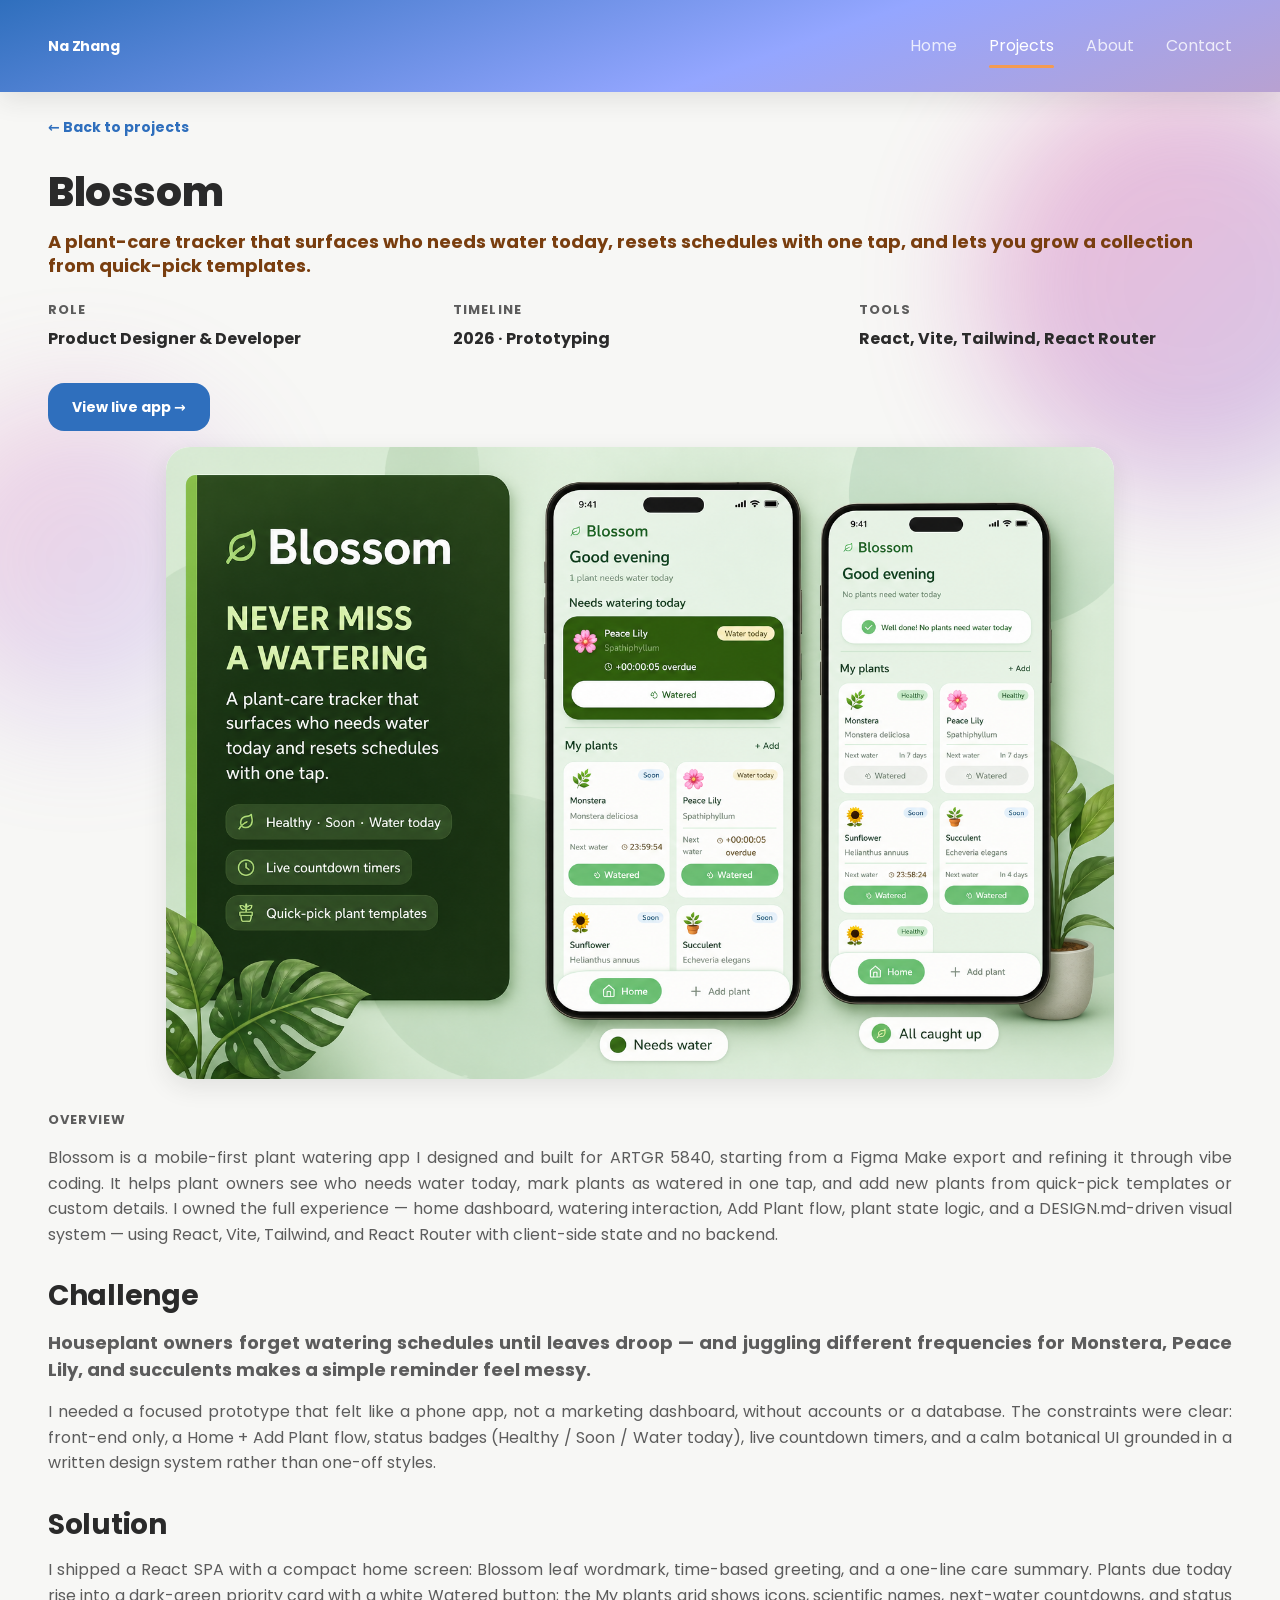
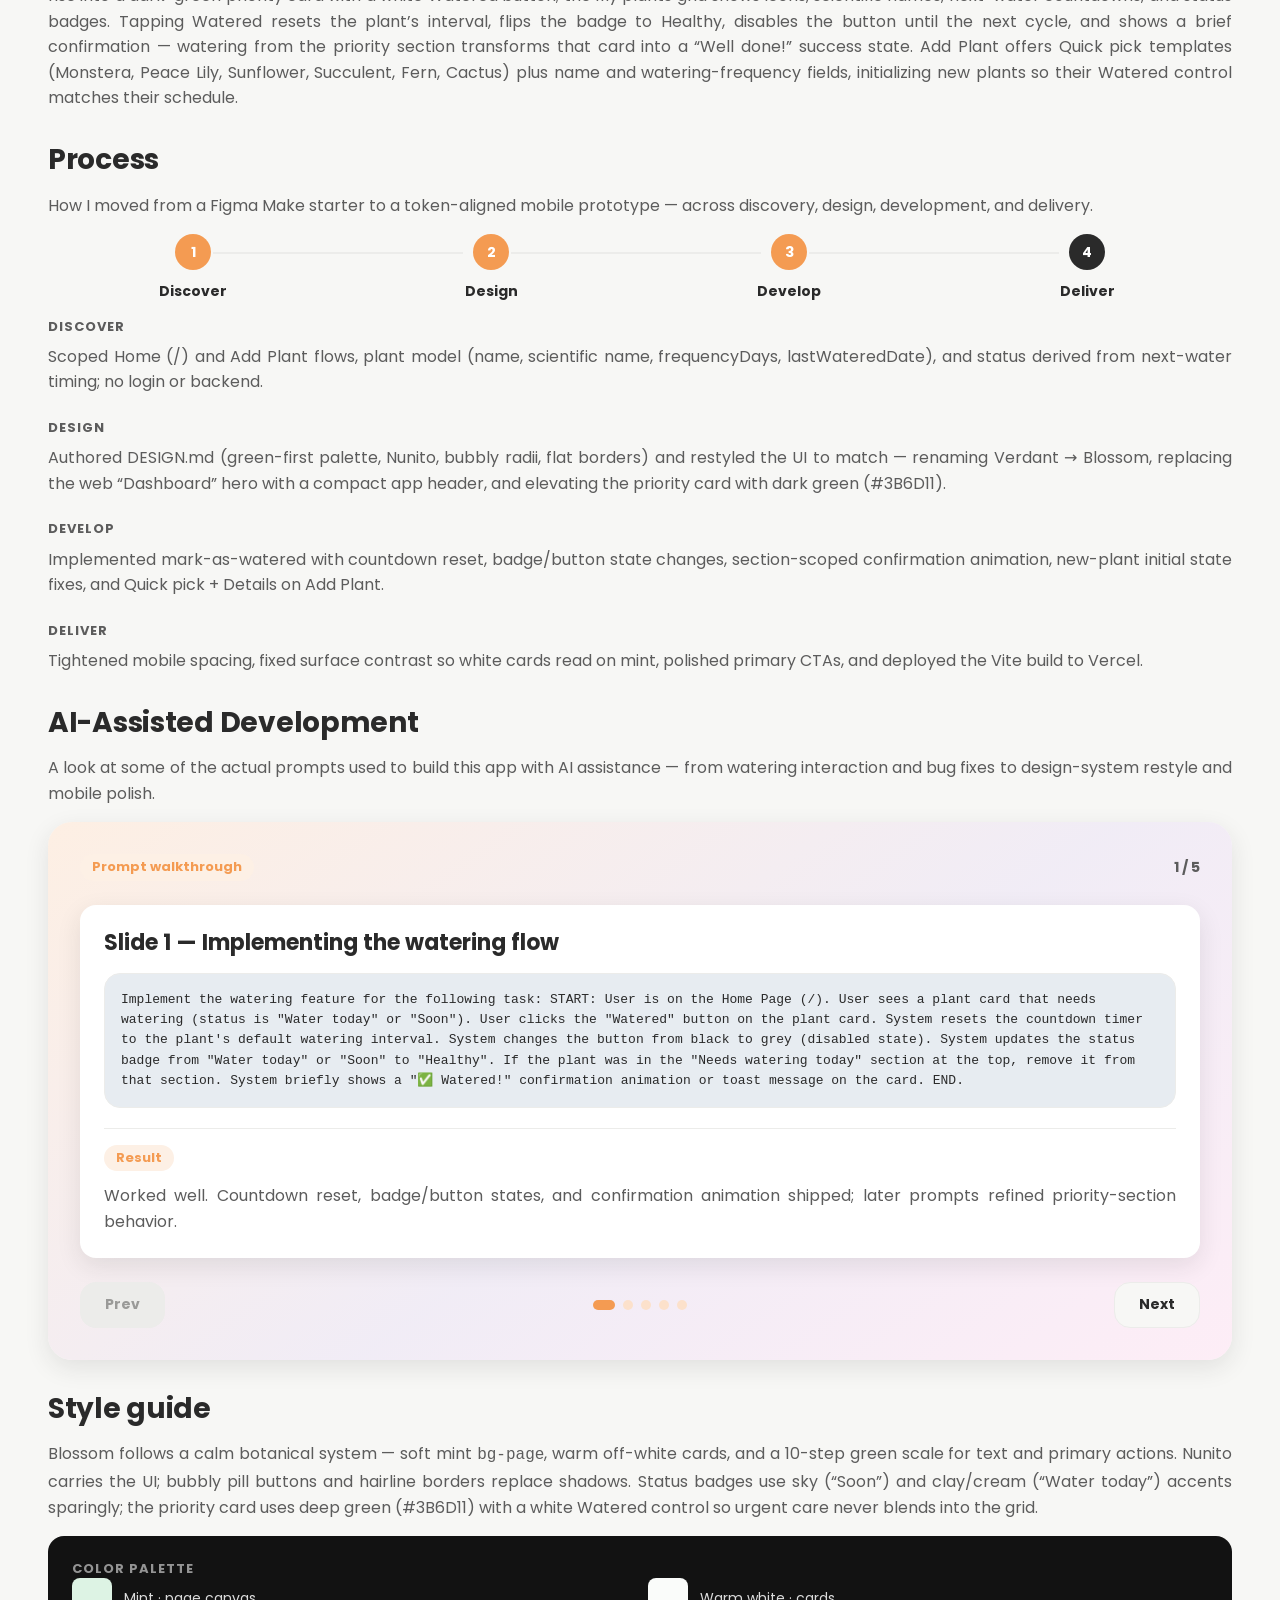
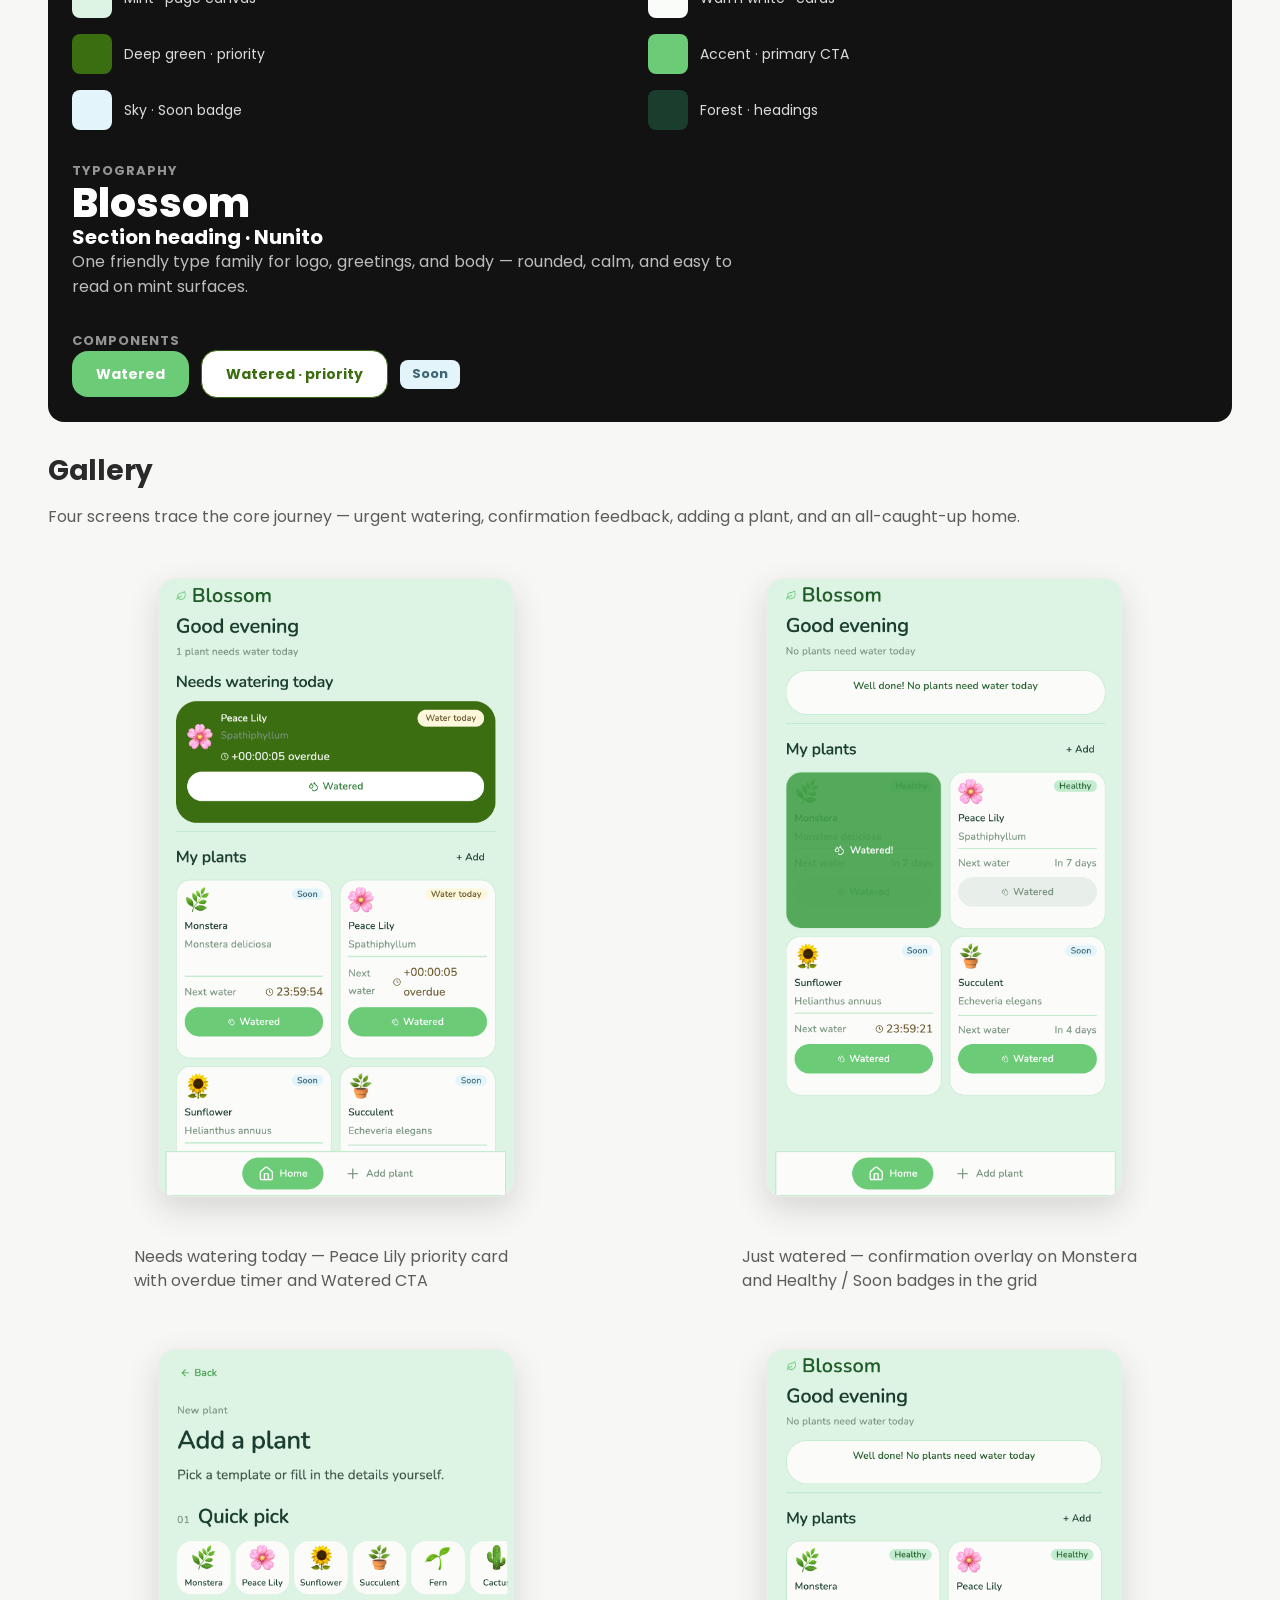
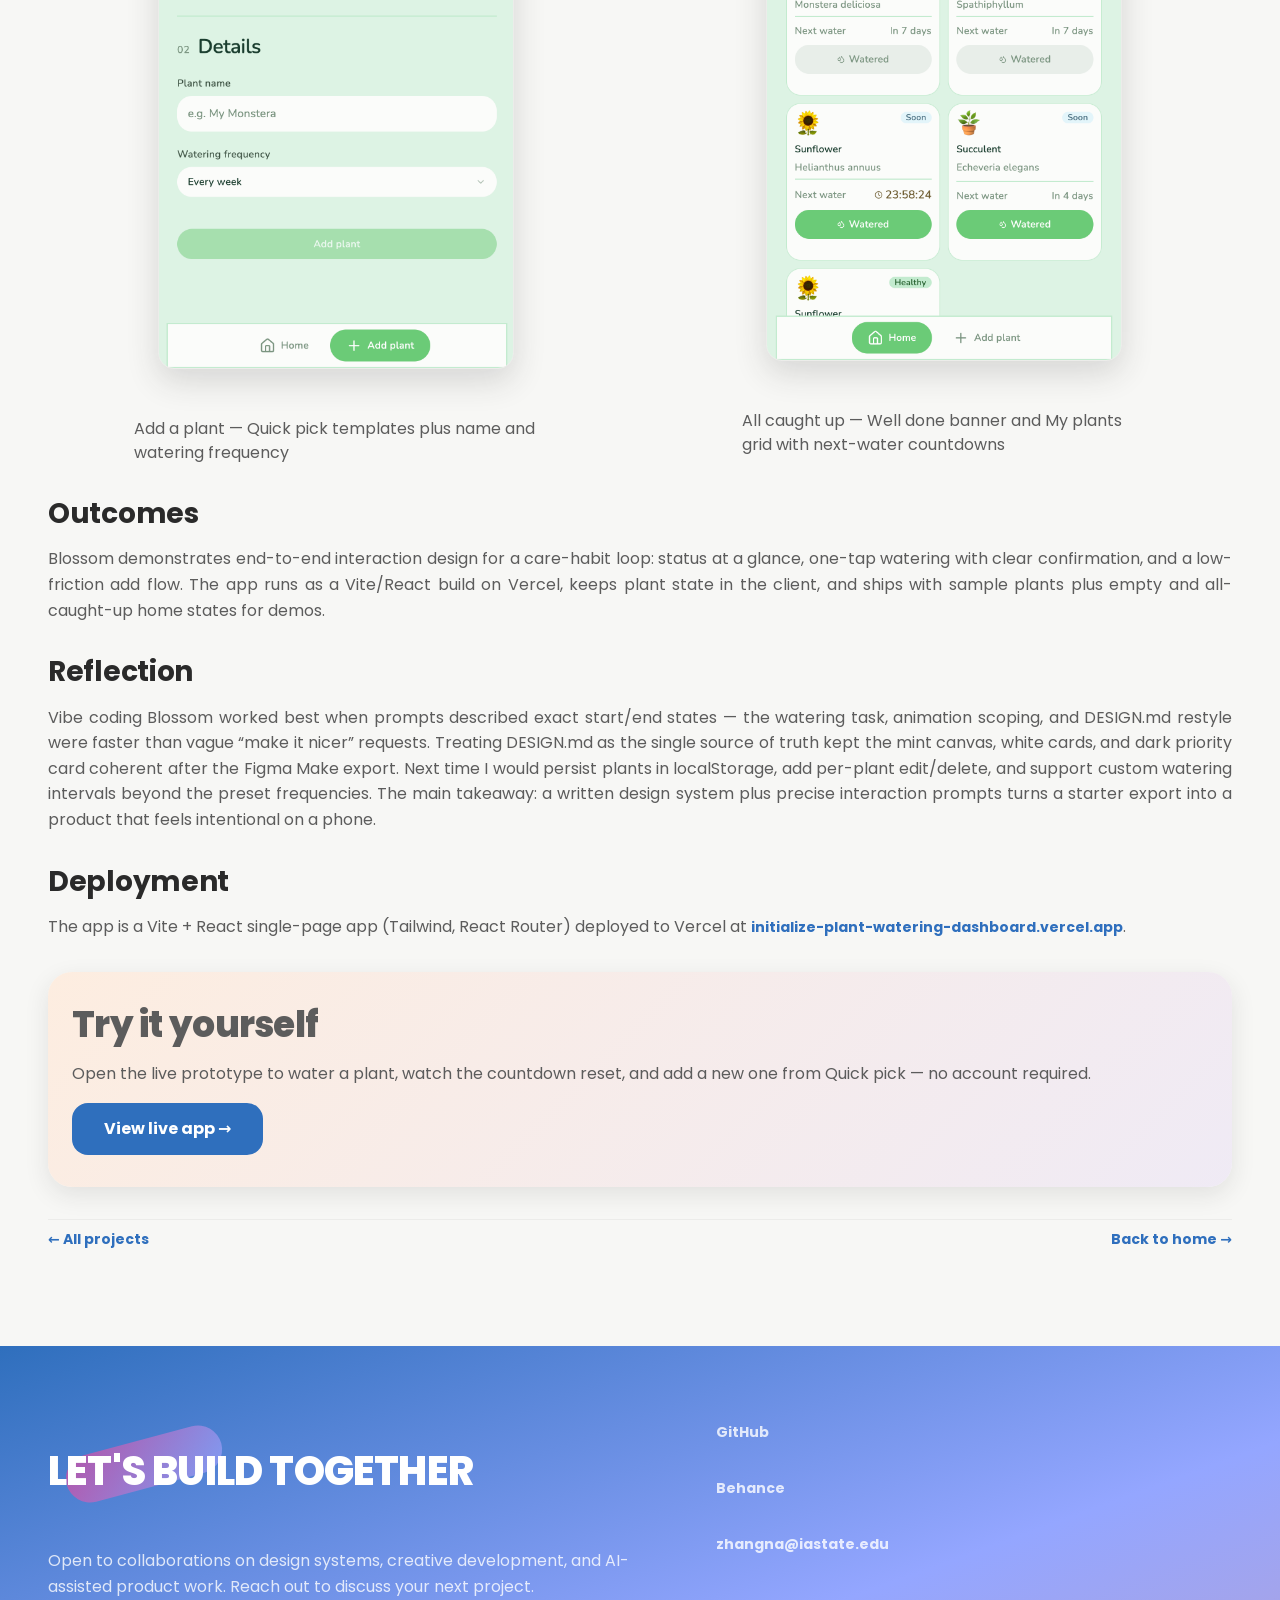
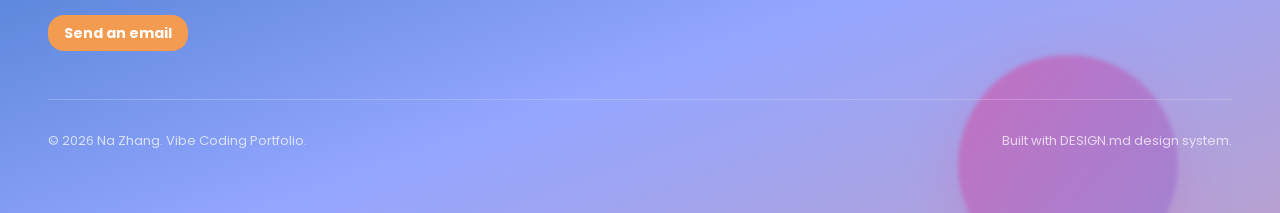
==== commit 33b3acce: "Polished some pictures" ====
--- a/Blossom/index.html
+++ b/Blossom/index.html
@@ -8,7 +8,7 @@
   <link rel="stylesheet" href="../tokens.css">
   <link rel="stylesheet" href="../styles.css">
 </head>
-<body class="project-page pulsefit-case">
+<body class="project-page pulsefit-case blossom-case">
   <div class="page-blobs" aria-hidden="true">
     <span class="page-blob page-blob--1"></span>
     <span class="page-blob page-blob--2"></span>
--- a/styles.css
+++ b/styles.css
@@ -1135,7 +1135,8 @@
 }
 
 .pulsefit-case__hero-figure {
-  margin: 0;
+  margin: 0 auto;
+  width: 80%;
   border-radius: var(--radius-lg);
   overflow: hidden;
   box-shadow: var(--shadow-card);
@@ -1517,14 +1518,44 @@
   text-align: left;
 }
 
+.blossom-case .pulsefit-gallery--framed .pulsefit-gallery__item {
+  align-items: center;
+  text-align: center;
+}
+
+.blossom-case .pulsefit-gallery--framed .lightbox-trigger {
+  width: 70%;
+  margin-inline: auto;
+}
+
+.blossom-case .pulsefit-gallery--framed .type-caption {
+  width: 70%;
+  margin-inline: auto;
+}
+
+.buzzlog-case .pulsefit-gallery--framed .pulsefit-gallery__item {
+  align-items: center;
+  text-align: center;
+}
+
+.buzzlog-case .pulsefit-gallery--framed .lightbox-trigger {
+  width: 75%;
+  margin-inline: auto;
+}
+
+.buzzlog-case .pulsefit-gallery--framed .type-caption {
+  width: 75%;
+  margin-inline: auto;
+}
+
 .challenge-statement {
   margin: 0;
-  font-size: clamp(22px, 3vw, 28px);
-  line-height: 1.3;
+  font-size: 18px;
+  line-height: 1.5;
   font-weight: var(--font-weight-bold);
   color: var(--color-action-accent);
-  text-align: left;
-  max-width: 40ch;
+  text-align: justify;
+  max-width: none;
 }
 
 .prompt-walkthrough {
